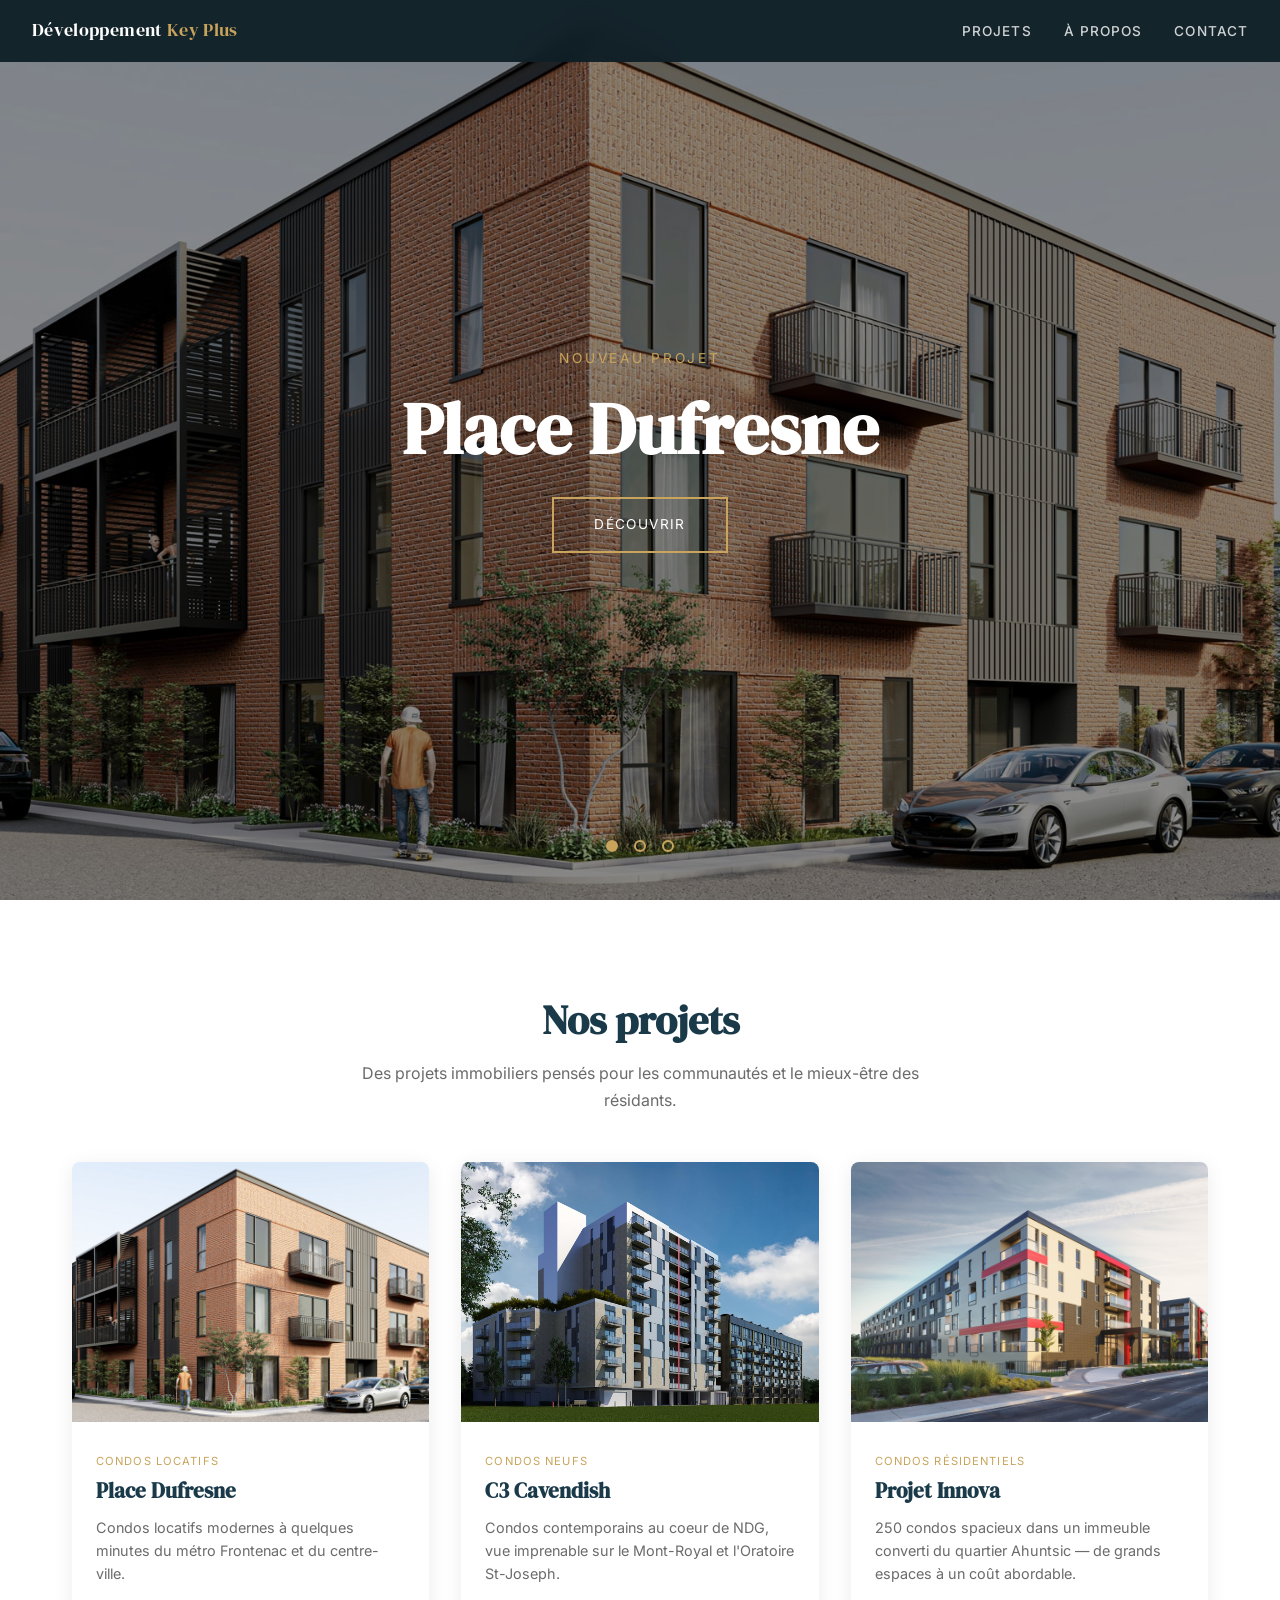
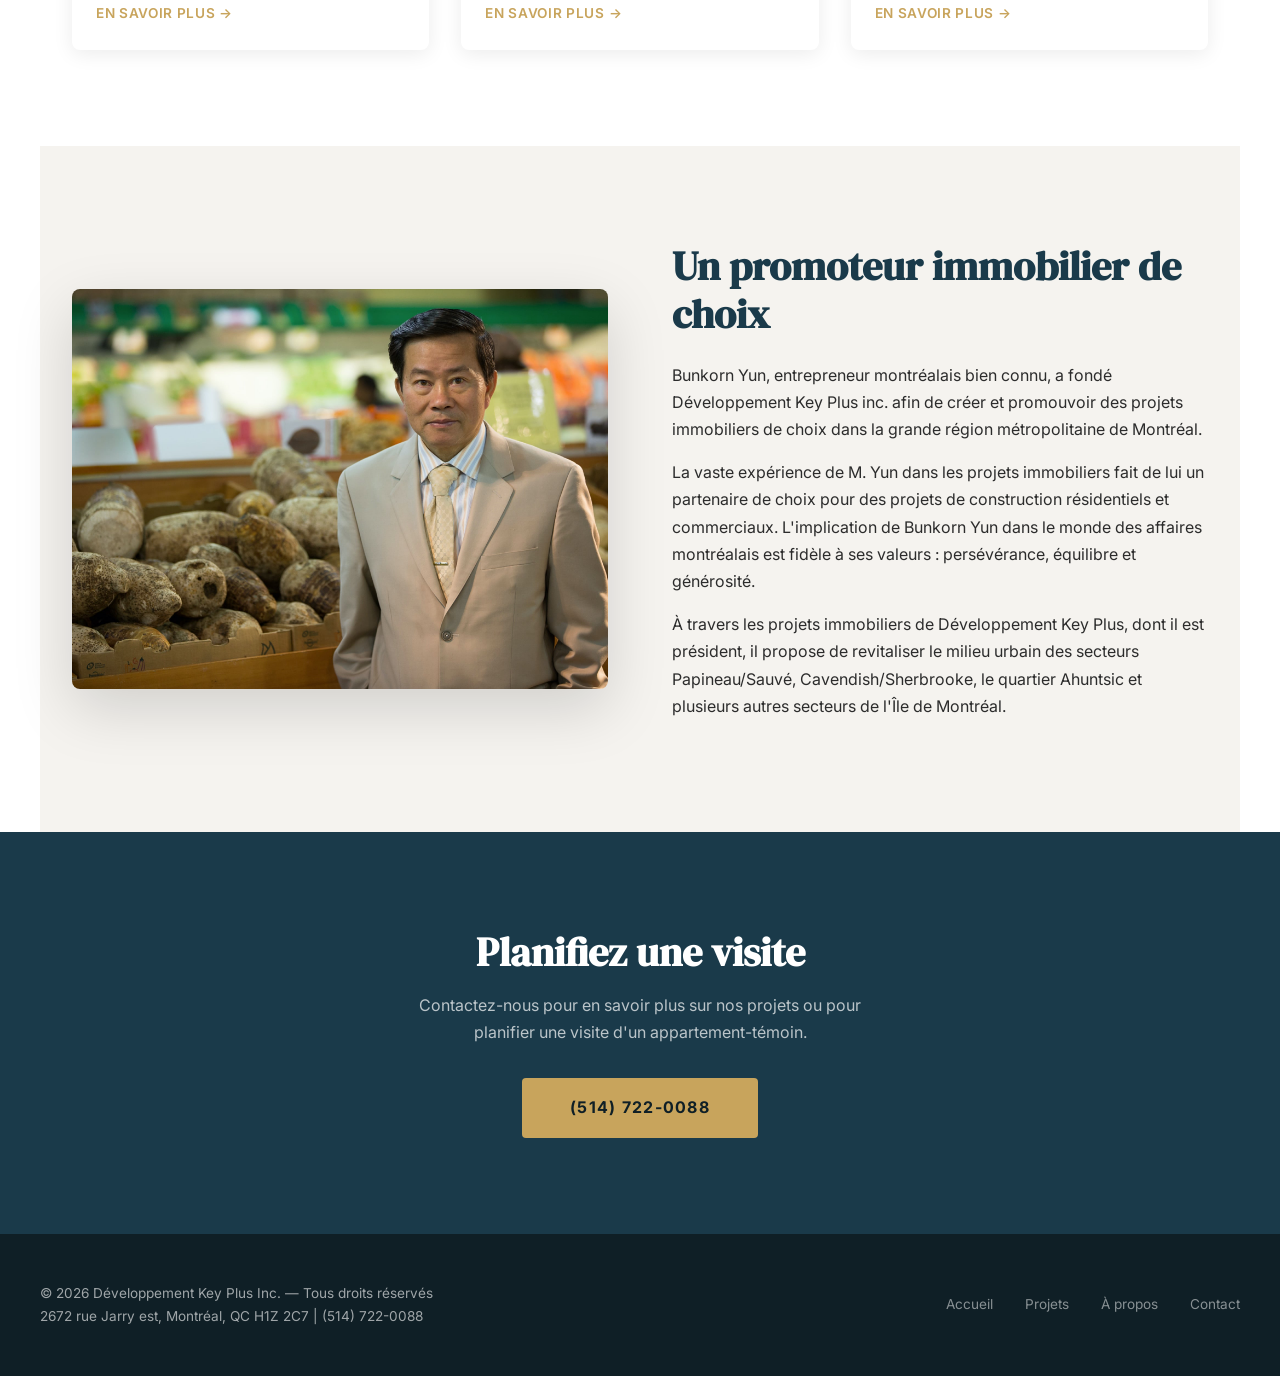
==== index.html @ 5208f1dd "Ad Astra: static site for devkeyplus.ca - dark teal + gold real estate design 4 pages: homepage, pro" ====
<!DOCTYPE html>
<html lang="fr-CA">
<head>
  <meta charset="UTF-8">
  <meta name="viewport" content="width=device-width, initial-scale=1">
  <title>Développement Key Plus Inc. | Promoteur immobilier Montréal</title>
  <meta name="description" content="Développement Key Plus Inc. — promoteur immobilier à Montréal. Projets résidentiels de qualité : condos Innova, C3 Cavendish, Place Dufresne.">
  <link rel="canonical" href="https://devkeyplus.ca/">
  <meta property="og:title" content="Développement Key Plus Inc.">
  <meta property="og:description" content="Promoteur immobilier à Montréal. Projets résidentiels de qualité dans la grande région métropolitaine.">
  <meta property="og:url" content="https://devkeyplus.ca/">
  <meta property="og:type" content="website">
  <meta property="og:locale" content="fr_CA">
  <meta property="og:image" content="https://devkeyplus.ca/assets/img/innova/hero.jpeg">
  <link rel="preconnect" href="https://fonts.googleapis.com">
  <link rel="preconnect" href="https://fonts.gstatic.com" crossorigin>
  <link href="https://fonts.googleapis.com/css2?family=DM+Serif+Display&family=Inter:wght@400;500;600;700&display=swap" rel="stylesheet">
  <link rel="stylesheet" href="assets/css/style.css">
  <script type="application/ld+json">
  {
    "@context": "https://schema.org",
    "@type": "Organization",
    "name": "Développement Key Plus Inc.",
    "url": "https://devkeyplus.ca/",
    "description": "Promoteur immobilier à Montréal spécialisé dans les projets résidentiels de qualité.",
    "address": {
      "@type": "PostalAddress",
      "streetAddress": "2672 rue Jarry est",
      "addressLocality": "Montréal",
      "addressRegion": "QC",
      "postalCode": "H1Z 2C7",
      "addressCountry": "CA"
    },
    "telephone": "+1-514-722-0088"
  }
  </script>
</head>
<body>

  <!-- NAV -->
  <nav class="nav">
    <a href="/" class="nav__logo">Développement <span>Key Plus</span></a>
    <ul class="nav__links">
      <li><a href="#projets">Projets</a></li>
      <li><a href="#apropos">À propos</a></li>
      <li><a href="#contact">Contact</a></li>
    </ul>
    <button class="nav__toggle" aria-label="Menu"><span></span><span></span><span></span></button>
  </nav>

  <!-- HERO SLIDESHOW -->
  <section class="hero">
    <div class="hero__slides">
      <div class="hero__slide active">
        <img src="assets/img/place-dufresne/hero.jpeg" alt="Place Dufresne — condos locatifs à Montréal">
        <div class="hero__content">
          <p class="hero__subtitle">Nouveau projet</p>
          <h1 class="hero__title">Place Dufresne</h1>
          <a href="projet-place-dufresne/" class="hero__btn">Découvrir</a>
        </div>
      </div>
      <div class="hero__slide">
        <img src="assets/img/c3/hero.jpeg" alt="C3 Cavendish — condos contemporains à NDG">
        <div class="hero__content">
          <p class="hero__subtitle">Condos contemporains</p>
          <h1 class="hero__title">C3 Cavendish</h1>
          <a href="projet-c3/" class="hero__btn">Découvrir</a>
        </div>
      </div>
      <div class="hero__slide">
        <img src="assets/img/innova/hero.jpeg" alt="Innova — condos familiaux à Ahuntsic">
        <div class="hero__content">
          <p class="hero__subtitle">Espaces généreux</p>
          <h1 class="hero__title">Projet Innova</h1>
          <a href="projet-innova/" class="hero__btn">Découvrir</a>
        </div>
      </div>
    </div>
    <div class="hero__nav">
      <button class="hero__dot active" aria-label="Slide 1"></button>
      <button class="hero__dot" aria-label="Slide 2"></button>
      <button class="hero__dot" aria-label="Slide 3"></button>
    </div>
  </section>

  <!-- PROJECTS -->
  <section class="section" id="projets">
    <div class="section__header">
      <h2>Nos projets</h2>
      <p>Des projets immobiliers pensés pour les communautés et le mieux-être des résidants.</p>
    </div>
    <div class="projects__grid">
      <a href="projet-place-dufresne/" class="card">
        <div class="card__img"><img src="assets/img/place-dufresne/hero.jpeg" alt="Place Dufresne"></div>
        <div class="card__body">
          <span class="card__tag">Condos locatifs</span>
          <h3 class="card__title">Place Dufresne</h3>
          <p class="card__text">Condos locatifs modernes à quelques minutes du métro Frontenac et du centre-ville.</p>
          <span class="card__link">En savoir plus →</span>
        </div>
      </a>
      <a href="projet-c3/" class="card">
        <div class="card__img"><img src="assets/img/c3/hero.jpeg" alt="C3 Cavendish"></div>
        <div class="card__body">
          <span class="card__tag">Condos neufs</span>
          <h3 class="card__title">C3 Cavendish</h3>
          <p class="card__text">Condos contemporains au coeur de NDG, vue imprenable sur le Mont-Royal et l'Oratoire St-Joseph.</p>
          <span class="card__link">En savoir plus →</span>
        </div>
      </a>
      <a href="projet-innova/" class="card">
        <div class="card__img"><img src="assets/img/innova/hero.jpeg" alt="Projet Innova"></div>
        <div class="card__body">
          <span class="card__tag">Condos résidentiels</span>
          <h3 class="card__title">Projet Innova</h3>
          <p class="card__text">250 condos spacieux dans un immeuble converti du quartier Ahuntsic — de grands espaces à un coût abordable.</p>
          <span class="card__link">En savoir plus →</span>
        </div>
      </a>
    </div>
  </section>

  <!-- ABOUT -->
  <section class="section section--light" id="apropos">
    <div class="about__grid">
      <div class="about__img">
        <img src="assets/img/portrait/bunkorn-yun.jpg" alt="Bunkorn Yun, président de Développement Key Plus Inc.">
      </div>
      <div class="about__text">
        <h2>Un promoteur immobilier de choix</h2>
        <p>Bunkorn Yun, entrepreneur montréalais bien connu, a fondé Développement Key Plus inc. afin de créer et promouvoir des projets immobiliers de choix dans la grande région métropolitaine de Montréal.</p>
        <p>La vaste expérience de M. Yun dans les projets immobiliers fait de lui un partenaire de choix pour des projets de construction résidentiels et commerciaux. L'implication de Bunkorn Yun dans le monde des affaires montréalais est fidèle à ses valeurs : persévérance, équilibre et générosité.</p>
        <p>À travers les projets immobiliers de Développement Key Plus, dont il est président, il propose de revitaliser le milieu urbain des secteurs Papineau/Sauvé, Cavendish/Sherbrooke, le quartier Ahuntsic et plusieurs autres secteurs de l'Île de Montréal.</p>
      </div>
    </div>
  </section>

  <!-- CTA -->
  <section class="cta" id="contact">
    <h2>Planifiez une visite</h2>
    <p>Contactez-nous pour en savoir plus sur nos projets ou pour planifier une visite d'un appartement-témoin.</p>
    <a href="tel:5147220088" class="cta__btn">(514) 722-0088</a>
  </section>

  <!-- FOOTER -->
  <footer class="footer">
    <div class="footer__inner">
      <div class="footer__copy">
        <p>© 2026 Développement Key Plus Inc. — Tous droits réservés</p>
        <p>2672 rue Jarry est, Montréal, QC H1Z 2C7 | (514) 722-0088</p>
      </div>
      <div class="footer__links">
        <a href="/">Accueil</a>
        <a href="#projets">Projets</a>
        <a href="#apropos">À propos</a>
        <a href="#contact">Contact</a>
      </div>
    </div>
  </footer>

  <script src="assets/js/main.js"></script>
</body>
</html>
---- assets/css/style.css ----
/* ===== RESET & BASE ===== */
*, *::before, *::after { box-sizing: border-box; margin: 0; padding: 0; }

:root {
  --clr-primary: #1a3a4a;
  --clr-accent: #c8a45c;
  --clr-dark: #0f1f26;
  --clr-light: #f5f3ef;
  --clr-white: #ffffff;
  --clr-text: #2c2c2c;
  --clr-text-light: #6b6b6b;
  --font-heading: 'DM Serif Display', Georgia, serif;
  --font-body: 'Inter', -apple-system, BlinkMacSystemFont, sans-serif;
  --max-width: 1200px;
  --section-pad: 6rem 2rem;
  --transition: 0.3s ease;
}

html { scroll-behavior: smooth; font-size: 16px; }
body {
  font-family: var(--font-body);
  color: var(--clr-text);
  line-height: 1.7;
  background: var(--clr-white);
}
img { max-width: 100%; height: auto; display: block; }
a { color: var(--clr-accent); text-decoration: none; transition: color var(--transition); }
a:hover { color: var(--clr-primary); }

/* ===== TYPOGRAPHY ===== */
h1, h2, h3, h4 { font-family: var(--font-heading); color: var(--clr-primary); line-height: 1.2; }
h1 { font-size: clamp(2.2rem, 5vw, 3.5rem); }
h2 { font-size: clamp(1.6rem, 3.5vw, 2.5rem); }
h3 { font-size: clamp(1.2rem, 2.5vw, 1.6rem); }

/* ===== NAV ===== */
.nav {
  position: fixed; top: 0; left: 0; right: 0; z-index: 1000;
  padding: 1rem 2rem;
  display: flex; align-items: center; justify-content: space-between;
  background: rgba(15, 31, 38, 0.95);
  backdrop-filter: blur(10px);
  transition: background var(--transition);
}
.nav__logo {
  font-family: var(--font-heading);
  color: var(--clr-white);
  font-size: 1.1rem;
  letter-spacing: 0.02em;
}
.nav__logo span { color: var(--clr-accent); }
.nav__links { display: flex; gap: 2rem; list-style: none; }
.nav__links a {
  color: rgba(255,255,255,0.8);
  font-size: 0.85rem;
  text-transform: uppercase;
  letter-spacing: 0.08em;
  font-weight: 500;
  transition: color var(--transition);
}
.nav__links a:hover { color: var(--clr-accent); }
.nav__toggle { display: none; background: none; border: none; cursor: pointer; }
.nav__toggle span { display: block; width: 24px; height: 2px; background: var(--clr-white); margin: 5px 0; transition: var(--transition); }

/* ===== HERO ===== */
.hero {
  position: relative;
  height: 100vh;
  min-height: 600px;
  overflow: hidden;
}
.hero__slides { position: relative; width: 100%; height: 100%; }
.hero__slide {
  position: absolute; inset: 0;
  opacity: 0;
  transition: opacity 1s ease;
}
.hero__slide.active { opacity: 1; }
.hero__slide img {
  width: 100%; height: 100%;
  object-fit: cover;
  filter: brightness(0.55);
}
.hero__content {
  position: absolute; inset: 0;
  display: flex; flex-direction: column;
  align-items: center; justify-content: center;
  text-align: center;
  padding: 2rem;
  color: var(--clr-white);
}
.hero__subtitle {
  font-size: 0.85rem;
  text-transform: uppercase;
  letter-spacing: 0.2em;
  color: var(--clr-accent);
  margin-bottom: 1rem;
}
.hero__title {
  font-family: var(--font-heading);
  font-size: clamp(2.5rem, 6vw, 4.5rem);
  color: var(--clr-white);
  margin-bottom: 1.5rem;
}
.hero__btn {
  display: inline-block;
  padding: 0.9rem 2.5rem;
  border: 2px solid var(--clr-accent);
  color: var(--clr-white);
  font-size: 0.85rem;
  text-transform: uppercase;
  letter-spacing: 0.1em;
  transition: all var(--transition);
}
.hero__btn:hover { background: var(--clr-accent); color: var(--clr-dark); }

.hero__nav {
  position: absolute; bottom: 3rem; left: 50%;
  transform: translateX(-50%);
  display: flex; gap: 1rem;
}
.hero__dot {
  width: 12px; height: 12px;
  border-radius: 50%;
  border: 2px solid var(--clr-accent);
  background: transparent;
  cursor: pointer;
  transition: background var(--transition);
}
.hero__dot.active { background: var(--clr-accent); }

/* ===== SECTION ===== */
.section { padding: var(--section-pad); max-width: var(--max-width); margin: 0 auto; }
.section--dark { background: var(--clr-dark); color: var(--clr-white); }
.section--dark h2 { color: var(--clr-accent); }
.section--light { background: var(--clr-light); }
.section__header { text-align: center; margin-bottom: 3rem; }
.section__header p { color: var(--clr-text-light); max-width: 600px; margin: 1rem auto 0; }
.section--dark .section__header p { color: rgba(255,255,255,0.6); }

/* ===== ABOUT ===== */
.about__grid {
  display: grid;
  grid-template-columns: 1fr 1fr;
  gap: 4rem;
  align-items: center;
}
.about__text h2 { margin-bottom: 1.5rem; }
.about__text p { margin-bottom: 1rem; }
.about__img { border-radius: 8px; overflow: hidden; box-shadow: 0 20px 60px rgba(0,0,0,0.15); }
.about__img img { width: 100%; height: 400px; object-fit: cover; }

/* ===== PROJECT CARDS ===== */
.projects__grid {
  display: grid;
  grid-template-columns: repeat(3, 1fr);
  gap: 2rem;
}
.card {
  background: var(--clr-white);
  border-radius: 8px;
  overflow: hidden;
  box-shadow: 0 4px 20px rgba(0,0,0,0.08);
  transition: transform var(--transition), box-shadow var(--transition);
}
.card:hover { transform: translateY(-6px); box-shadow: 0 12px 40px rgba(0,0,0,0.15); }
.card__img { height: 260px; overflow: hidden; }
.card__img img { width: 100%; height: 100%; object-fit: cover; transition: transform 0.6s ease; }
.card:hover .card__img img { transform: scale(1.05); }
.card__body { padding: 1.5rem; }
.card__tag {
  display: inline-block;
  font-size: 0.7rem;
  text-transform: uppercase;
  letter-spacing: 0.1em;
  color: var(--clr-accent);
  margin-bottom: 0.5rem;
}
.card__title { font-size: 1.3rem; margin-bottom: 0.75rem; color: var(--clr-primary); }
.card__text { color: var(--clr-text-light); font-size: 0.9rem; line-height: 1.6; }
.card__link {
  display: inline-block;
  margin-top: 1rem;
  font-size: 0.85rem;
  font-weight: 600;
  text-transform: uppercase;
  letter-spacing: 0.05em;
}

/* ===== PROJECT PAGE HERO ===== */
.page-hero {
  position: relative;
  height: 70vh;
  min-height: 450px;
  overflow: hidden;
}
.page-hero img {
  width: 100%; height: 100%;
  object-fit: cover;
  filter: brightness(0.5);
}
.page-hero__content {
  position: absolute; inset: 0;
  display: flex; flex-direction: column;
  align-items: center; justify-content: center;
  text-align: center;
  color: var(--clr-white);
  padding: 2rem;
}
.page-hero__title {
  font-family: var(--font-heading);
  font-size: clamp(2rem, 5vw, 3.5rem);
  margin-bottom: 0.5rem;
}
.page-hero__sub {
  font-size: 1rem;
  color: var(--clr-accent);
  text-transform: uppercase;
  letter-spacing: 0.15em;
}

/* ===== PROJECT DETAIL ===== */
.project-detail { padding: var(--section-pad); max-width: var(--max-width); margin: 0 auto; }
.project-detail__intro { max-width: 800px; margin: 0 auto 3rem; text-align: center; }
.project-detail__intro p { color: var(--clr-text-light); font-size: 1.1rem; }
.project-detail__grid {
  display: grid;
  grid-template-columns: 1fr 1fr;
  gap: 3rem;
  margin-bottom: 4rem;
}
.project-detail__img {
  border-radius: 8px;
  overflow: hidden;
  box-shadow: 0 10px 40px rgba(0,0,0,0.1);
}
.project-detail__img img { width: 100%; height: 100%; object-fit: cover; min-height: 300px; }
.project-detail__text h3 { margin-bottom: 1rem; }
.project-detail__text p { margin-bottom: 1rem; color: var(--clr-text-light); }

/* ===== FEATURES ===== */
.features {
  display: grid;
  grid-template-columns: repeat(auto-fit, minmax(250px, 1fr));
  gap: 1.5rem;
  margin: 2rem 0;
}
.feature {
  padding: 1.5rem;
  background: var(--clr-light);
  border-radius: 8px;
  border-left: 3px solid var(--clr-accent);
}
.feature p { font-size: 0.95rem; color: var(--clr-text); }

/* ===== GALLERY ===== */
.gallery { margin: 3rem 0; }
.gallery__grid {
  display: grid;
  grid-template-columns: repeat(auto-fit, minmax(280px, 1fr));
  gap: 1rem;
}
.gallery__item {
  border-radius: 8px;
  overflow: hidden;
  aspect-ratio: 16/10;
  cursor: pointer;
}
.gallery__item img { width: 100%; height: 100%; object-fit: cover; transition: transform 0.4s ease; }
.gallery__item:hover img { transform: scale(1.05); }

/* ===== CTA ===== */
.cta {
  text-align: center;
  padding: var(--section-pad);
  background: var(--clr-primary);
  color: var(--clr-white);
}
.cta h2 { color: var(--clr-white); margin-bottom: 1rem; }
.cta p { color: rgba(255,255,255,0.7); margin-bottom: 2rem; max-width: 500px; margin-left: auto; margin-right: auto; }
.cta__btn {
  display: inline-block;
  padding: 1rem 3rem;
  background: var(--clr-accent);
  color: var(--clr-dark);
  font-weight: 700;
  text-transform: uppercase;
  letter-spacing: 0.08em;
  border-radius: 4px;
  transition: all var(--transition);
}
.cta__btn:hover { background: #d4b06a; color: var(--clr-dark); }

/* ===== FOOTER ===== */
.footer {
  background: var(--clr-dark);
  color: rgba(255,255,255,0.6);
  padding: 3rem 2rem;
}
.footer__inner {
  max-width: var(--max-width);
  margin: 0 auto;
  display: grid;
  grid-template-columns: 1fr 1fr;
  gap: 2rem;
  align-items: center;
}
.footer__copy { font-size: 0.85rem; }
.footer__links { display: flex; gap: 2rem; justify-content: flex-end; }
.footer__links a { color: rgba(255,255,255,0.5); font-size: 0.85rem; }
.footer__links a:hover { color: var(--clr-accent); }

/* ===== RESPONSIVE ===== */
@media (max-width: 968px) {
  .projects__grid { grid-template-columns: 1fr; max-width: 500px; margin: 0 auto; }
  .about__grid { grid-template-columns: 1fr; gap: 2rem; }
  .project-detail__grid { grid-template-columns: 1fr; gap: 2rem; }
  .nav__links { display: none; }
  .nav__toggle { display: block; }
  .nav__links.open {
    display: flex; flex-direction: column;
    position: absolute; top: 100%; left: 0; right: 0;
    background: var(--clr-dark);
    padding: 1.5rem 2rem;
    gap: 1rem;
  }
  .footer__inner { grid-template-columns: 1fr; text-align: center; }
  .footer__links { justify-content: center; }
}

@media (max-width: 600px) {
  :root { --section-pad: 4rem 1.25rem; }
  .hero { min-height: 500px; }
  .page-hero { height: 50vh; min-height: 350px; }
  .features { grid-template-columns: 1fr; }
}
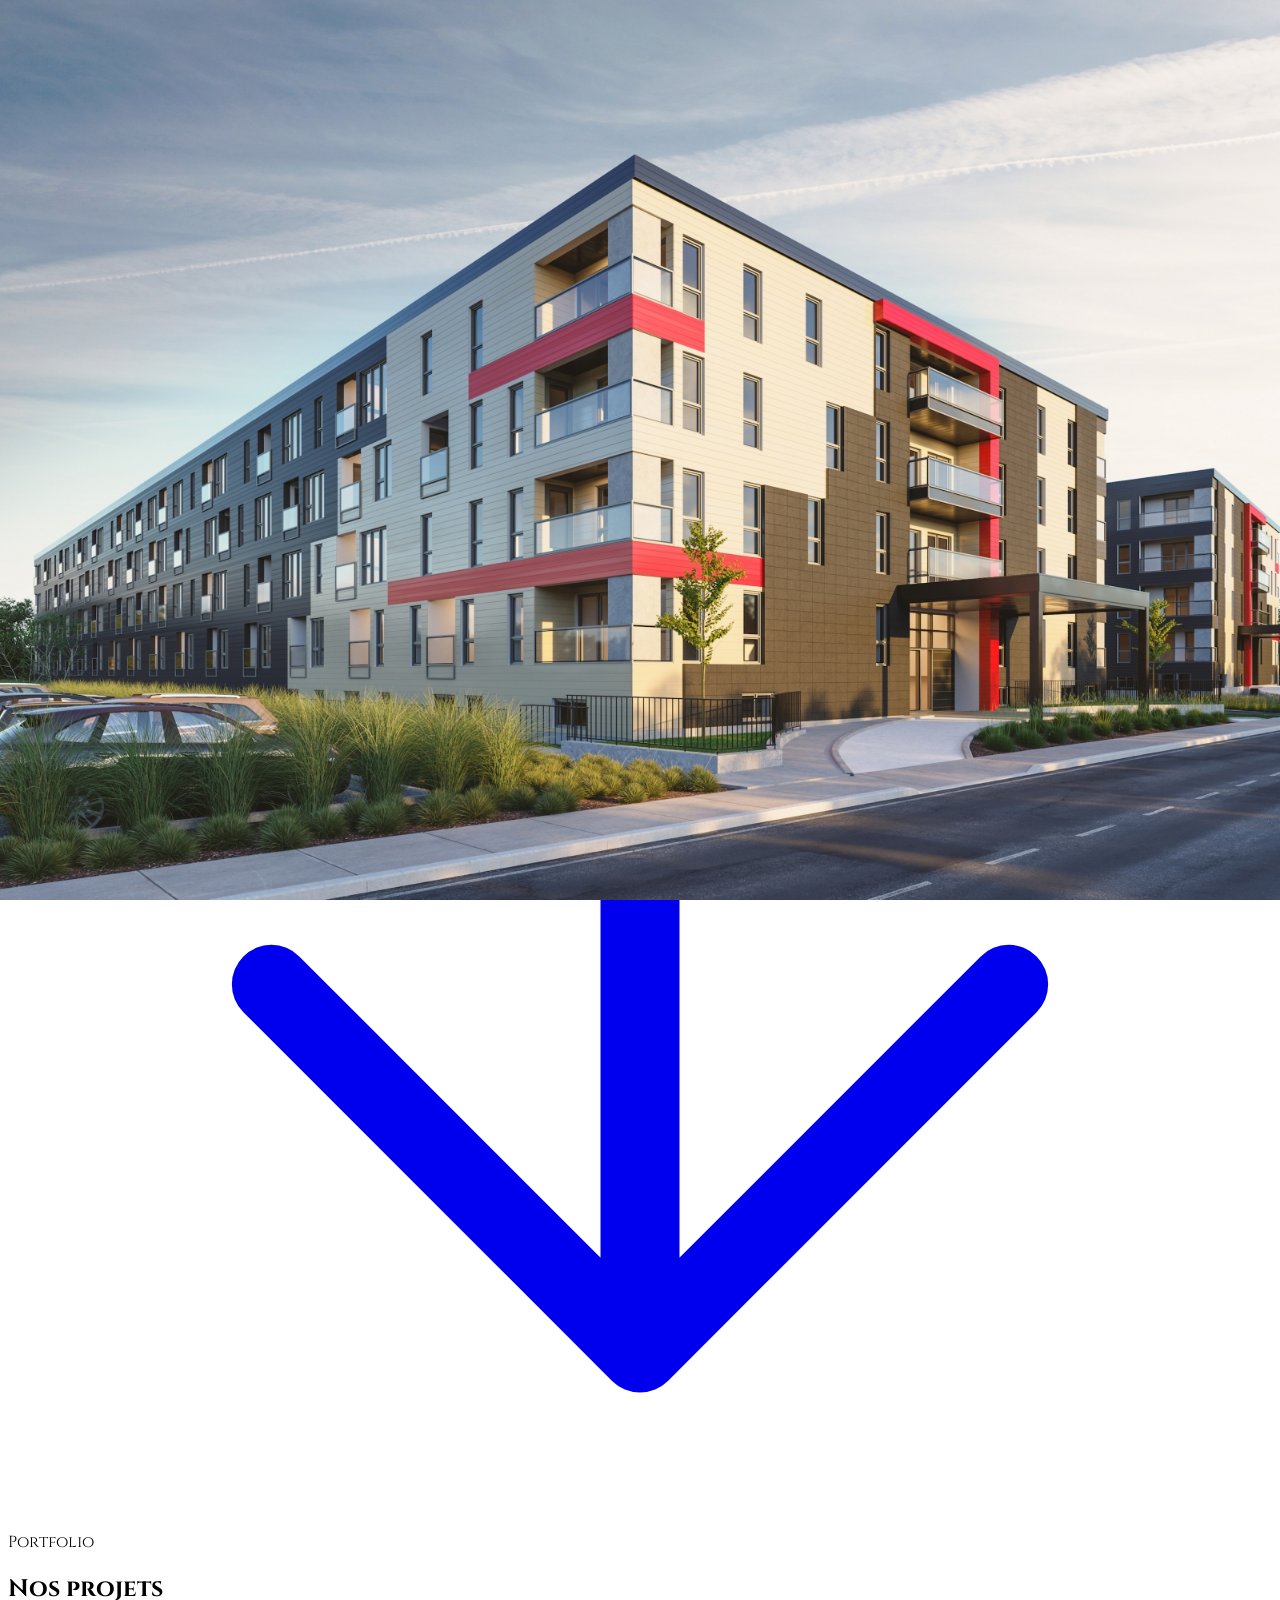
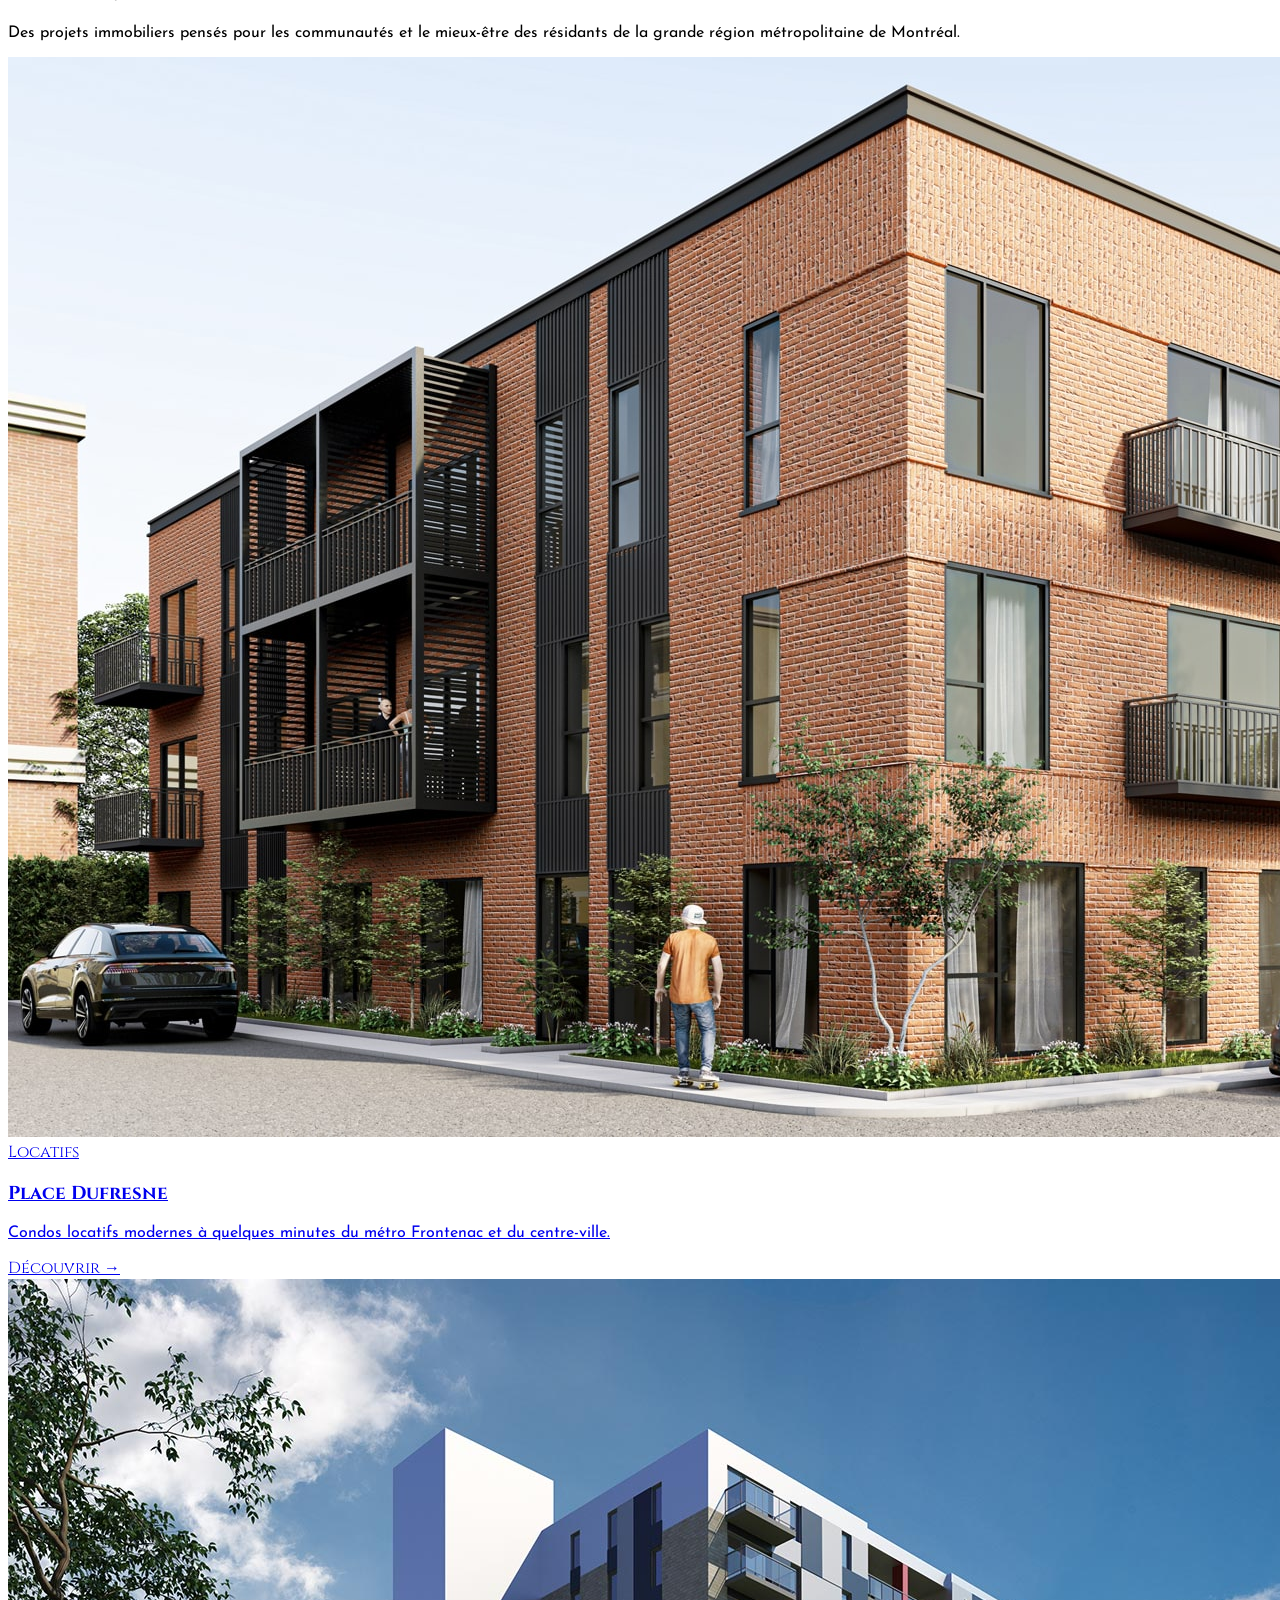
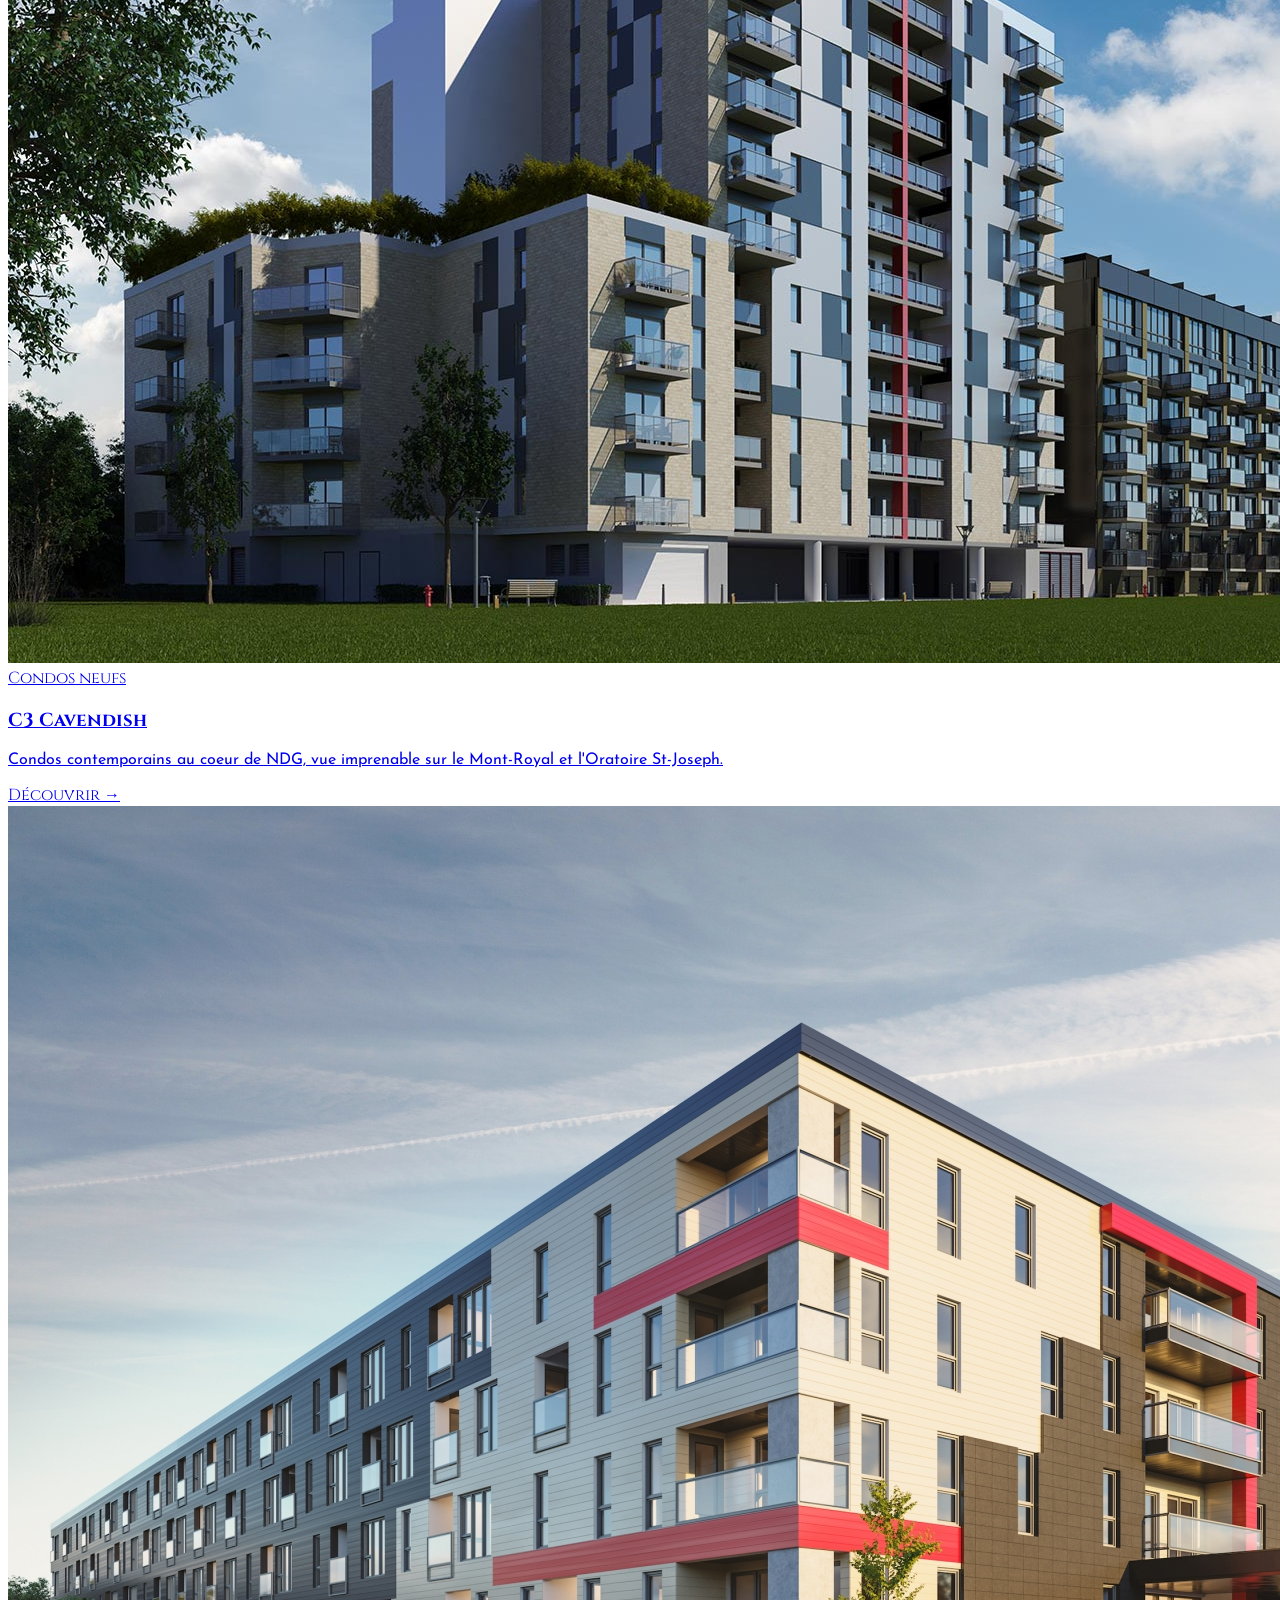
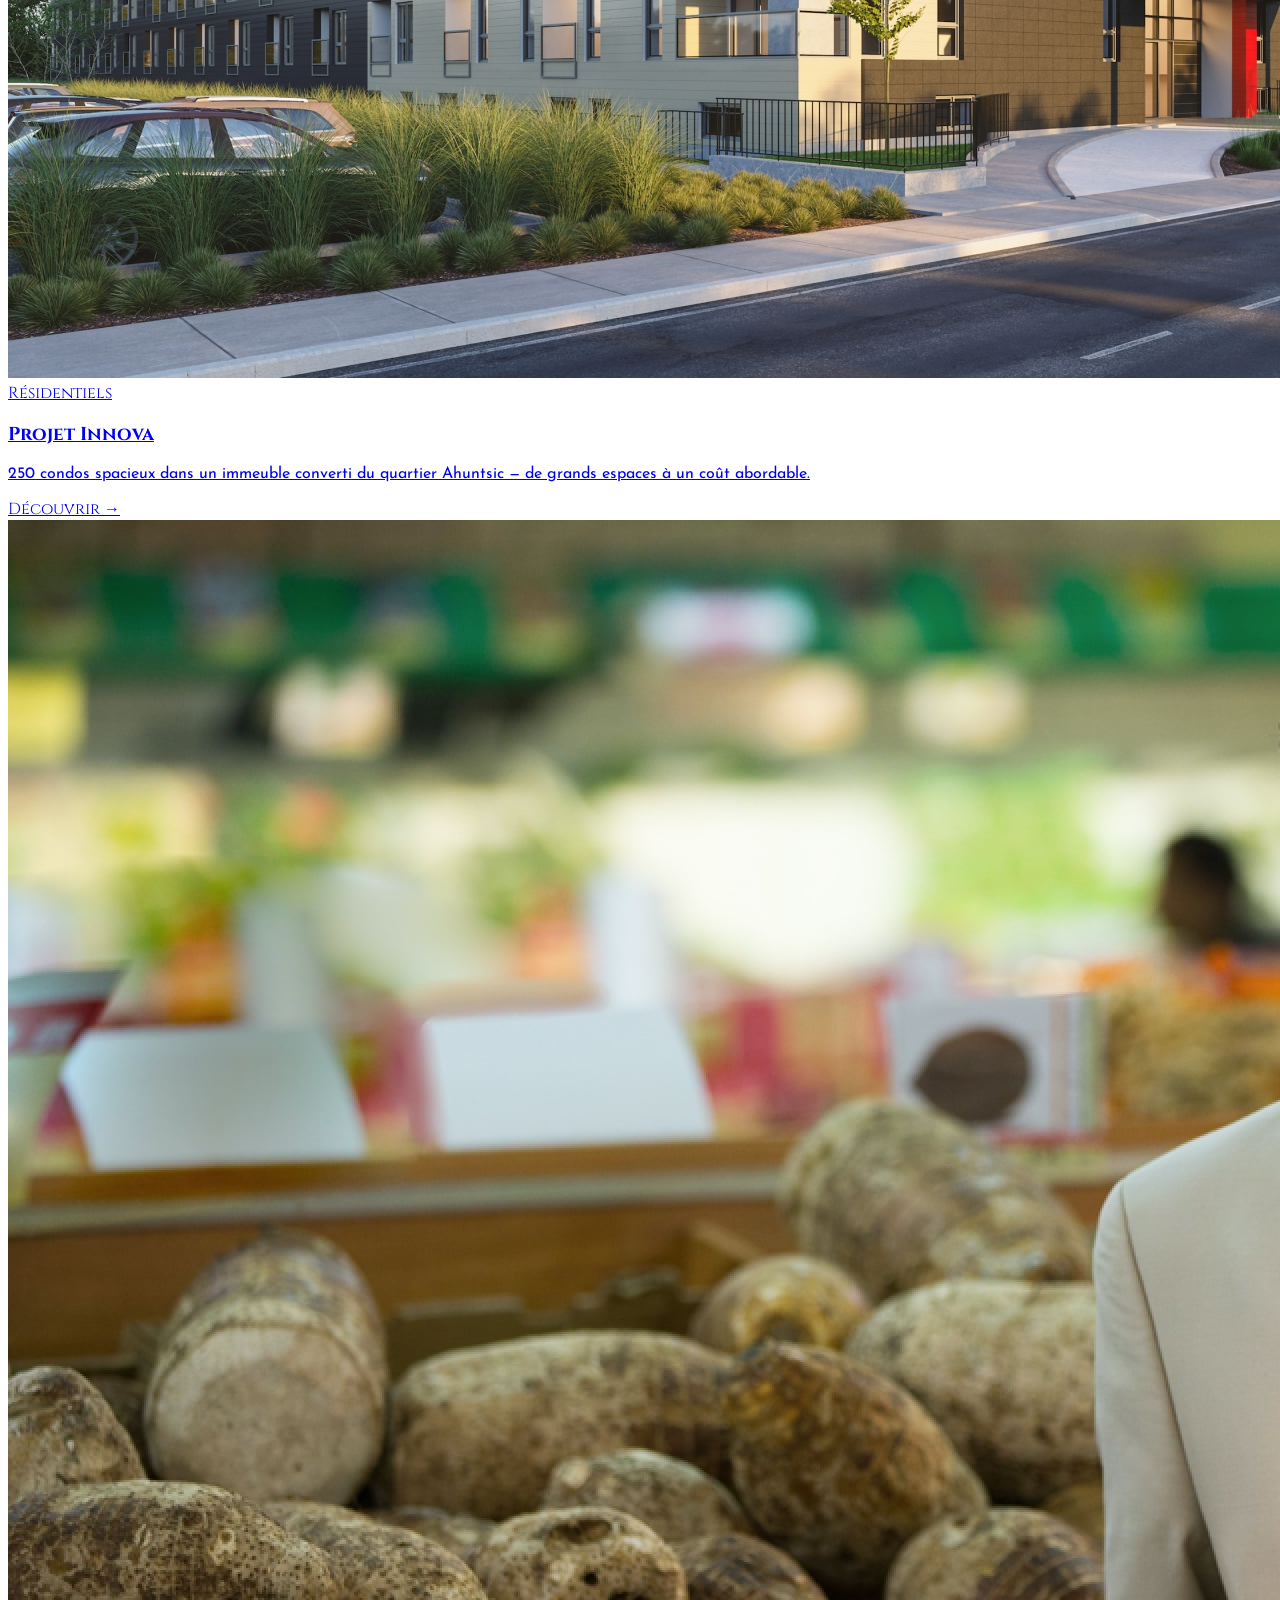
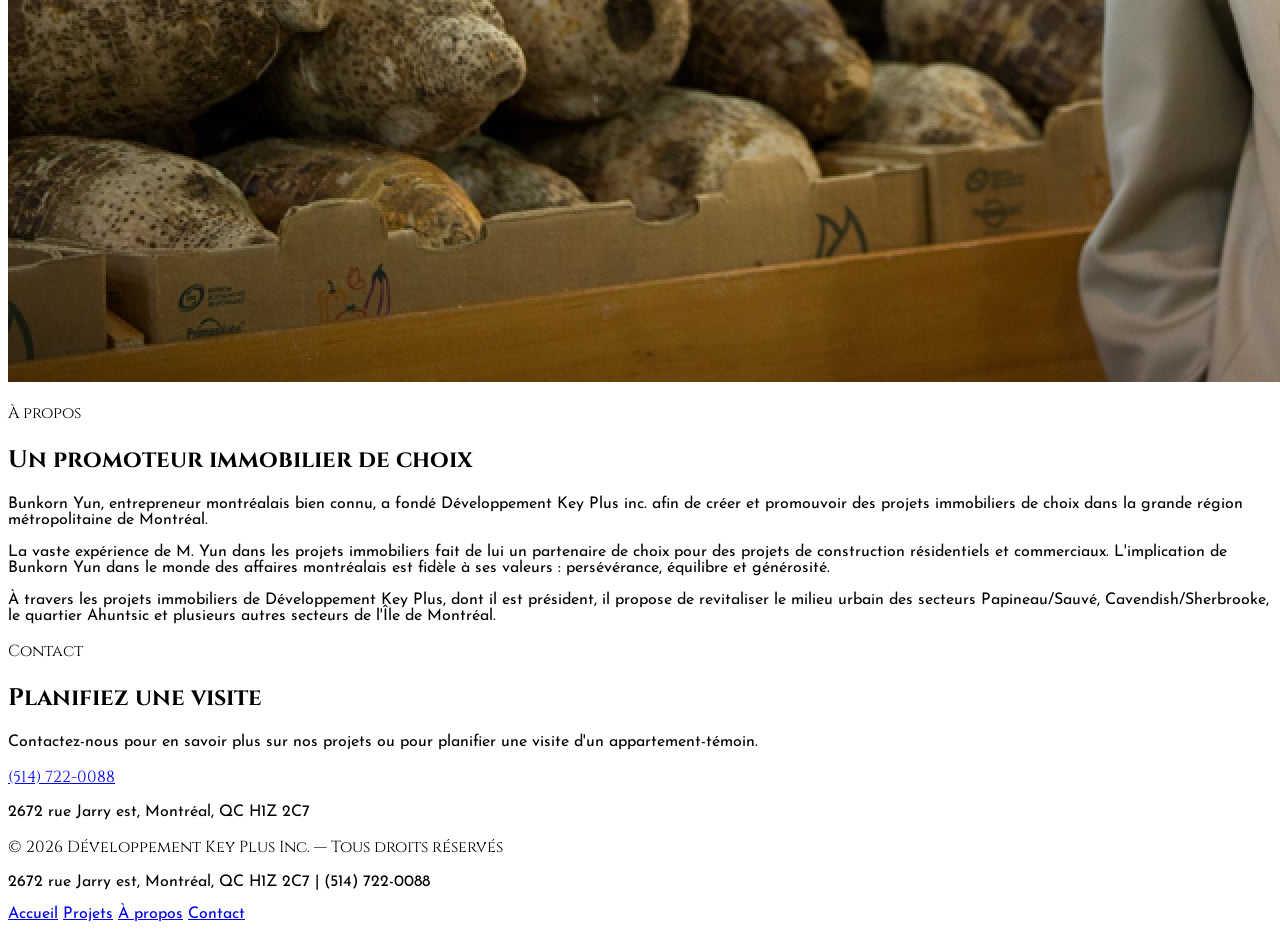
==== commit 46cba185: "Rebuild with ui-ux-pro-max design system - Typography: Cinzel (headings) + Josefin Sans (body) - Col" ====
--- a/index.html
+++ b/index.html
@@ -3,25 +3,65 @@
 <head>
   <meta charset="UTF-8">
   <meta name="viewport" content="width=device-width, initial-scale=1">
-  <title>Développement Key Plus Inc. | Promoteur immobilier Montréal</title>
-  <meta name="description" content="Développement Key Plus Inc. — promoteur immobilier à Montréal. Projets résidentiels de qualité : condos Innova, C3 Cavendish, Place Dufresne.">
-  <link rel="canonical" href="https://devkeyplus.ca/">
-  <meta property="og:title" content="Développement Key Plus Inc.">
+  <title>Bunkorn Yun | Promoteur immobilier Montréal</title>
+  <meta name="description" content="Bunkorn Yun — promoteur immobilier à Montréal. Développement Key Plus Inc. Projets résidentiels de qualité : condos Innova, C3 Cavendish, Place Dufresne.">
+  <link rel="canonical" href="https://bunkornyun.com/">
+  <meta property="og:title" content="Bunkorn Yun | Promoteur immobilier Montréal">
   <meta property="og:description" content="Promoteur immobilier à Montréal. Projets résidentiels de qualité dans la grande région métropolitaine.">
-  <meta property="og:url" content="https://devkeyplus.ca/">
+  <meta property="og:url" content="https://bunkornyun.com/">
   <meta property="og:type" content="website">
   <meta property="og:locale" content="fr_CA">
-  <meta property="og:image" content="https://devkeyplus.ca/assets/img/innova/hero.jpeg">
+  <meta property="og:image" content="https://bunkornyun.com/assets/img/innova/hero.jpeg">
   <link rel="preconnect" href="https://fonts.googleapis.com">
   <link rel="preconnect" href="https://fonts.gstatic.com" crossorigin>
-  <link href="https://fonts.googleapis.com/css2?family=DM+Serif+Display&family=Inter:wght@400;500;600;700&display=swap" rel="stylesheet">
-  <link rel="stylesheet" href="assets/css/style.css">
+  <link href="https://fonts.googleapis.com/css2?family=Cinzel:wght@400;500;600;700&family=Josefin+Sans:wght@300;400;500;600;700&display=swap" rel="stylesheet">
+  <script src="https://cdn.tailwindcss.com"></script>
+  <script>
+    tailwind.config = {
+      theme: {
+        extend: {
+          colors: {
+            teal: { 950: '#0a1f1f', 900: '#0F766E', 800: '#115E59', 700: '#0F766E', 600: '#0D9488', 500: '#14B8A6' },
+            gold: { 500: '#C8A45C', 400: '#D4B76E', 300: '#E0CA80' },
+          },
+          fontFamily: {
+            display: ['Cinzel', 'serif'],
+            body: ['Josefin Sans', 'sans-serif'],
+          }
+        }
+      }
+    }
+  </script>
+  <style>
+    html { scroll-behavior: smooth; }
+    body { font-family: 'Josefin Sans', sans-serif; }
+    .font-display { font-family: 'Cinzel', serif; }
+
+    /* Hero slideshow */
+    .hero-slide { opacity: 0; transition: opacity 1.2s ease-in-out; position: absolute; inset: 0; }
+    .hero-slide.active { opacity: 1; }
+    .hero-slide img { width: 100%; height: 100%; object-fit: cover; }
+
+    /* Gallery lightbox */
+    .lightbox { display: none; position: fixed; inset: 0; z-index: 100; background: rgba(0,0,0,0.92); align-items: center; justify-content: center; cursor: pointer; }
+    .lightbox.open { display: flex; }
+    .lightbox img { max-width: 90vw; max-height: 90vh; object-fit: contain; border-radius: 4px; }
+
+    /* Mobile menu */
+    .mobile-menu { max-height: 0; overflow: hidden; transition: max-height 0.3s ease-out; }
+    .mobile-menu.open { max-height: 300px; }
+
+    @media (prefers-reduced-motion: reduce) {
+      .hero-slide { transition: none; }
+      * { animation-duration: 0.01ms !important; transition-duration: 0.01ms !important; }
+    }
+  </style>
   <script type="application/ld+json">
   {
     "@context": "https://schema.org",
     "@type": "Organization",
     "name": "Développement Key Plus Inc.",
-    "url": "https://devkeyplus.ca/",
+    "url": "https://bunkornyun.com/",
     "description": "Promoteur immobilier à Montréal spécialisé dans les projets résidentiels de qualité.",
     "address": {
       "@type": "PostalAddress",
@@ -35,129 +75,222 @@
   }
   </script>
 </head>
-<body>
+<body class="bg-teal-950 text-white antialiased">
 
   <!-- NAV -->
-  <nav class="nav">
-    <a href="/" class="nav__logo">Développement <span>Key Plus</span></a>
-    <ul class="nav__links">
-      <li><a href="#projets">Projets</a></li>
-      <li><a href="#apropos">À propos</a></li>
-      <li><a href="#contact">Contact</a></li>
-    </ul>
-    <button class="nav__toggle" aria-label="Menu"><span></span><span></span><span></span></button>
+  <nav class="fixed top-0 left-0 right-0 z-50 bg-teal-950/90 backdrop-blur-md border-b border-white/5">
+    <div class="max-w-7xl mx-auto px-4 sm:px-6 lg:px-8">
+      <div class="flex items-center justify-between h-16">
+        <a href="/" class="font-display text-lg tracking-widest text-gold-500 hover:text-gold-300 transition-colors">BUNKORN YUN</a>
+        <div class="hidden md:flex items-center gap-8">
+          <a href="#projets" class="text-sm font-light tracking-wide text-white/70 hover:text-white transition-colors">Projets</a>
+          <a href="#apropos" class="text-sm font-light tracking-wide text-white/70 hover:text-white transition-colors">À propos</a>
+          <a href="#contact" class="text-sm font-light tracking-wide text-white/70 hover:text-white transition-colors">Contact</a>
+          <a href="tel:5147220088" class="text-sm font-semibold tracking-wide bg-gold-500 text-teal-950 px-5 py-2 hover:bg-gold-400 transition-colors">(514) 722-0088</a>
+        </div>
+        <button id="menu-toggle" class="md:hidden text-white/70 hover:text-white cursor-pointer" aria-label="Menu">
+          <svg class="w-6 h-6" fill="none" stroke="currentColor" viewBox="0 0 24 24"><path stroke-linecap="round" stroke-linejoin="round" stroke-width="1.5" d="M4 6h16M4 12h16M4 18h16"/></svg>
+        </button>
+      </div>
+      <div id="mobile-menu" class="mobile-menu md:hidden">
+        <div class="py-4 space-y-3 border-t border-white/5">
+          <a href="#projets" class="block text-sm font-light tracking-wide text-white/70 hover:text-white transition-colors">Projets</a>
+          <a href="#apropos" class="block text-sm font-light tracking-wide text-white/70 hover:text-white transition-colors">À propos</a>
+          <a href="#contact" class="block text-sm font-light tracking-wide text-white/70 hover:text-white transition-colors">Contact</a>
+          <a href="tel:5147220088" class="inline-block text-sm font-semibold tracking-wide bg-gold-500 text-teal-950 px-5 py-2 hover:bg-gold-400 transition-colors">(514) 722-0088</a>
+        </div>
+      </div>
+    </div>
   </nav>
 
   <!-- HERO SLIDESHOW -->
-  <section class="hero">
-    <div class="hero__slides">
-      <div class="hero__slide active">
+  <section class="relative h-screen overflow-hidden">
+    <div class="absolute inset-0">
+      <div class="hero-slide active">
+        <img src="assets/img/innova/hero.jpeg" alt="Projet Innova — condos familiaux à Ahuntsic">
+        <div class="absolute inset-0 bg-gradient-to-t from-teal-950 via-teal-950/40 to-transparent"></div>
+      </div>
+      <div class="hero-slide">
+        <img src="assets/img/c3/hero.jpeg" alt="C3 Cavendish — condos contemporains à NDG">
+        <div class="absolute inset-0 bg-gradient-to-t from-teal-950 via-teal-950/40 to-transparent"></div>
+      </div>
+      <div class="hero-slide">
         <img src="assets/img/place-dufresne/hero.jpeg" alt="Place Dufresne — condos locatifs à Montréal">
-        <div class="hero__content">
-          <p class="hero__subtitle">Nouveau projet</p>
-          <h1 class="hero__title">Place Dufresne</h1>
-          <a href="projet-place-dufresne/" class="hero__btn">Découvrir</a>
-        </div>
-      </div>
-      <div class="hero__slide">
-        <img src="assets/img/c3/hero.jpeg" alt="C3 Cavendish — condos contemporains à NDG">
-        <div class="hero__content">
-          <p class="hero__subtitle">Condos contemporains</p>
-          <h1 class="hero__title">C3 Cavendish</h1>
-          <a href="projet-c3/" class="hero__btn">Découvrir</a>
-        </div>
-      </div>
-      <div class="hero__slide">
-        <img src="assets/img/innova/hero.jpeg" alt="Innova — condos familiaux à Ahuntsic">
-        <div class="hero__content">
-          <p class="hero__subtitle">Espaces généreux</p>
-          <h1 class="hero__title">Projet Innova</h1>
-          <a href="projet-innova/" class="hero__btn">Découvrir</a>
-        </div>
-      </div>
-    </div>
-    <div class="hero__nav">
-      <button class="hero__dot active" aria-label="Slide 1"></button>
-      <button class="hero__dot" aria-label="Slide 2"></button>
-      <button class="hero__dot" aria-label="Slide 3"></button>
+        <div class="absolute inset-0 bg-gradient-to-t from-teal-950 via-teal-950/40 to-transparent"></div>
+      </div>
+    </div>
+    <div class="relative z-10 flex flex-col items-center justify-center h-full text-center px-4">
+      <p class="font-display text-gold-500 text-sm tracking-[0.3em] uppercase mb-4">Développement Key Plus Inc.</p>
+      <h1 class="font-display text-4xl sm:text-5xl md:text-6xl lg:text-7xl text-white leading-tight mb-6">
+        Bunkorn Yun
+      </h1>
+      <p class="font-light text-lg sm:text-xl text-white/80 max-w-2xl mb-10 tracking-wide">
+        Promoteur immobilier montréalais — des projets résidentiels de qualité pour les communautés d'aujourd'hui
+      </p>
+      <div class="flex gap-4">
+        <a href="#projets" class="font-display text-sm tracking-widest bg-gold-500 text-teal-950 px-8 py-3 hover:bg-gold-400 transition-colors">Nos projets</a>
+        <a href="#contact" class="font-display text-sm tracking-widest border border-white/30 text-white px-8 py-3 hover:bg-white/10 transition-colors">Contact</a>
+      </div>
+    </div>
+    <!-- Slide indicators -->
+    <div class="absolute bottom-8 left-1/2 -translate-x-1/2 z-10 flex gap-3">
+      <button class="hero-dot w-2 h-2 rounded-full bg-white/40 cursor-pointer transition-colors active" aria-label="Slide 1"></button>
+      <button class="hero-dot w-2 h-2 rounded-full bg-white/40 cursor-pointer transition-colors" aria-label="Slide 2"></button>
+      <button class="hero-dot w-2 h-2 rounded-full bg-white/40 cursor-pointer transition-colors" aria-label="Slide 3"></button>
+    </div>
+    <!-- Scroll hint -->
+    <div class="absolute bottom-8 right-8 z-10 hidden md:block">
+      <a href="#projets" class="text-white/30 hover:text-white/60 transition-colors">
+        <svg class="w-5 h-5 animate-bounce" fill="none" stroke="currentColor" viewBox="0 0 24 24"><path stroke-linecap="round" stroke-linejoin="round" stroke-width="1.5" d="M19 14l-7 7m0 0l-7-7m7 7V3"/></svg>
+      </a>
     </div>
   </section>
 
   <!-- PROJECTS -->
-  <section class="section" id="projets">
-    <div class="section__header">
-      <h2>Nos projets</h2>
-      <p>Des projets immobiliers pensés pour les communautés et le mieux-être des résidants.</p>
-    </div>
-    <div class="projects__grid">
-      <a href="projet-place-dufresne/" class="card">
-        <div class="card__img"><img src="assets/img/place-dufresne/hero.jpeg" alt="Place Dufresne"></div>
-        <div class="card__body">
-          <span class="card__tag">Condos locatifs</span>
-          <h3 class="card__title">Place Dufresne</h3>
-          <p class="card__text">Condos locatifs modernes à quelques minutes du métro Frontenac et du centre-ville.</p>
-          <span class="card__link">En savoir plus →</span>
-        </div>
-      </a>
-      <a href="projet-c3/" class="card">
-        <div class="card__img"><img src="assets/img/c3/hero.jpeg" alt="C3 Cavendish"></div>
-        <div class="card__body">
-          <span class="card__tag">Condos neufs</span>
-          <h3 class="card__title">C3 Cavendish</h3>
-          <p class="card__text">Condos contemporains au coeur de NDG, vue imprenable sur le Mont-Royal et l'Oratoire St-Joseph.</p>
-          <span class="card__link">En savoir plus →</span>
-        </div>
-      </a>
-      <a href="projet-innova/" class="card">
-        <div class="card__img"><img src="assets/img/innova/hero.jpeg" alt="Projet Innova"></div>
-        <div class="card__body">
-          <span class="card__tag">Condos résidentiels</span>
-          <h3 class="card__title">Projet Innova</h3>
-          <p class="card__text">250 condos spacieux dans un immeuble converti du quartier Ahuntsic — de grands espaces à un coût abordable.</p>
-          <span class="card__link">En savoir plus →</span>
-        </div>
-      </a>
+  <section id="projets" class="py-24 px-4 sm:px-6 lg:px-8">
+    <div class="max-w-7xl mx-auto">
+      <div class="text-center mb-16">
+        <p class="font-display text-gold-500 text-xs tracking-[0.3em] uppercase mb-3">Portfolio</p>
+        <h2 class="font-display text-3xl sm:text-4xl text-white mb-4">Nos projets</h2>
+        <p class="font-light text-white/60 max-w-2xl mx-auto">Des projets immobiliers pensés pour les communautés et le mieux-être des résidants de la grande région métropolitaine de Montréal.</p>
+      </div>
+      <div class="grid md:grid-cols-3 gap-6 lg:gap-8">
+        <!-- Place Dufresne -->
+        <a href="projet-place-dufresne/" class="group bg-white/[0.03] border border-white/5 overflow-hidden hover:border-gold-500/30 hover:shadow-2xl transition-all duration-300">
+          <div class="relative overflow-hidden aspect-[4/3]">
+            <img src="assets/img/place-dufresne/hero.jpeg" alt="Place Dufresne" class="w-full h-full object-cover group-hover:scale-105 transition-transform duration-500" loading="lazy">
+            <div class="absolute top-4 left-4">
+              <span class="font-display text-[10px] tracking-widest uppercase bg-gold-500 text-teal-950 px-3 py-1">Locatifs</span>
+            </div>
+          </div>
+          <div class="p-6">
+            <h3 class="font-display text-xl text-white mb-2 group-hover:text-gold-500 transition-colors">Place Dufresne</h3>
+            <p class="font-light text-sm text-white/50 leading-relaxed mb-4">Condos locatifs modernes à quelques minutes du métro Frontenac et du centre-ville.</p>
+            <span class="font-display text-xs tracking-widest text-gold-500 group-hover:text-gold-300 transition-colors">Découvrir →</span>
+          </div>
+        </a>
+        <!-- C3 Cavendish -->
+        <a href="projet-c3/" class="group bg-white/[0.03] border border-white/5 overflow-hidden hover:border-gold-500/30 hover:shadow-2xl transition-all duration-300">
+          <div class="relative overflow-hidden aspect-[4/3]">
+            <img src="assets/img/c3/hero.jpeg" alt="C3 Cavendish" class="w-full h-full object-cover group-hover:scale-105 transition-transform duration-500" loading="lazy">
+            <div class="absolute top-4 left-4">
+              <span class="font-display text-[10px] tracking-widest uppercase bg-gold-500 text-teal-950 px-3 py-1">Condos neufs</span>
+            </div>
+          </div>
+          <div class="p-6">
+            <h3 class="font-display text-xl text-white mb-2 group-hover:text-gold-500 transition-colors">C3 Cavendish</h3>
+            <p class="font-light text-sm text-white/50 leading-relaxed mb-4">Condos contemporains au coeur de NDG, vue imprenable sur le Mont-Royal et l'Oratoire St-Joseph.</p>
+            <span class="font-display text-xs tracking-widest text-gold-500 group-hover:text-gold-300 transition-colors">Découvrir →</span>
+          </div>
+        </a>
+        <!-- Innova -->
+        <a href="projet-innova/" class="group bg-white/[0.03] border border-white/5 overflow-hidden hover:border-gold-500/30 hover:shadow-2xl transition-all duration-300">
+          <div class="relative overflow-hidden aspect-[4/3]">
+            <img src="assets/img/innova/hero.jpeg" alt="Projet Innova" class="w-full h-full object-cover group-hover:scale-105 transition-transform duration-500" loading="lazy">
+            <div class="absolute top-4 left-4">
+              <span class="font-display text-[10px] tracking-widest uppercase bg-gold-500 text-teal-950 px-3 py-1">Résidentiels</span>
+            </div>
+          </div>
+          <div class="p-6">
+            <h3 class="font-display text-xl text-white mb-2 group-hover:text-gold-500 transition-colors">Projet Innova</h3>
+            <p class="font-light text-sm text-white/50 leading-relaxed mb-4">250 condos spacieux dans un immeuble converti du quartier Ahuntsic — de grands espaces à un coût abordable.</p>
+            <span class="font-display text-xs tracking-widest text-gold-500 group-hover:text-gold-300 transition-colors">Découvrir →</span>
+          </div>
+        </a>
+      </div>
     </div>
   </section>
 
   <!-- ABOUT -->
-  <section class="section section--light" id="apropos">
-    <div class="about__grid">
-      <div class="about__img">
-        <img src="assets/img/portrait/bunkorn-yun.jpg" alt="Bunkorn Yun, président de Développement Key Plus Inc.">
-      </div>
-      <div class="about__text">
-        <h2>Un promoteur immobilier de choix</h2>
-        <p>Bunkorn Yun, entrepreneur montréalais bien connu, a fondé Développement Key Plus inc. afin de créer et promouvoir des projets immobiliers de choix dans la grande région métropolitaine de Montréal.</p>
-        <p>La vaste expérience de M. Yun dans les projets immobiliers fait de lui un partenaire de choix pour des projets de construction résidentiels et commerciaux. L'implication de Bunkorn Yun dans le monde des affaires montréalais est fidèle à ses valeurs : persévérance, équilibre et générosité.</p>
-        <p>À travers les projets immobiliers de Développement Key Plus, dont il est président, il propose de revitaliser le milieu urbain des secteurs Papineau/Sauvé, Cavendish/Sherbrooke, le quartier Ahuntsic et plusieurs autres secteurs de l'Île de Montréal.</p>
+  <section id="apropos" class="py-24 px-4 sm:px-6 lg:px-8 bg-white/[0.02]">
+    <div class="max-w-7xl mx-auto">
+      <div class="grid md:grid-cols-2 gap-12 lg:gap-16 items-center">
+        <div class="relative">
+          <div class="absolute -inset-4 bg-gradient-to-br from-gold-500/10 to-teal-700/10 blur-2xl"></div>
+          <img src="assets/img/portrait/bunkorn-yun.jpg" alt="Bunkorn Yun, président de Développement Key Plus Inc." class="relative w-full max-w-md mx-auto shadow-2xl" loading="lazy">
+        </div>
+        <div>
+          <p class="font-display text-gold-500 text-xs tracking-[0.3em] uppercase mb-3">À propos</p>
+          <h2 class="font-display text-3xl sm:text-4xl text-white mb-6">Un promoteur immobilier de choix</h2>
+          <div class="space-y-4 font-light text-white/70 leading-relaxed">
+            <p>Bunkorn Yun, entrepreneur montréalais bien connu, a fondé Développement Key Plus inc. afin de créer et promouvoir des projets immobiliers de choix dans la grande région métropolitaine de Montréal.</p>
+            <p>La vaste expérience de M. Yun dans les projets immobiliers fait de lui un partenaire de choix pour des projets de construction résidentiels et commerciaux. L'implication de Bunkorn Yun dans le monde des affaires montréalais est fidèle à ses valeurs : persévérance, équilibre et générosité.</p>
+            <p>À travers les projets immobiliers de Développement Key Plus, dont il est président, il propose de revitaliser le milieu urbain des secteurs Papineau/Sauvé, Cavendish/Sherbrooke, le quartier Ahuntsic et plusieurs autres secteurs de l'Île de Montréal.</p>
+          </div>
+        </div>
       </div>
     </div>
   </section>
 
   <!-- CTA -->
-  <section class="cta" id="contact">
-    <h2>Planifiez une visite</h2>
-    <p>Contactez-nous pour en savoir plus sur nos projets ou pour planifier une visite d'un appartement-témoin.</p>
-    <a href="tel:5147220088" class="cta__btn">(514) 722-0088</a>
+  <section id="contact" class="py-24 px-4 sm:px-6 lg:px-8">
+    <div class="max-w-3xl mx-auto text-center">
+      <p class="font-display text-gold-500 text-xs tracking-[0.3em] uppercase mb-3">Contact</p>
+      <h2 class="font-display text-3xl sm:text-4xl text-white mb-4">Planifiez une visite</h2>
+      <p class="font-light text-white/60 mb-8">Contactez-nous pour en savoir plus sur nos projets ou pour planifier une visite d'un appartement-témoin.</p>
+      <a href="tel:5147220088" class="inline-block font-display text-sm tracking-widest bg-gold-500 text-teal-950 px-10 py-4 hover:bg-gold-400 transition-colors">(514) 722-0088</a>
+      <p class="font-light text-sm text-white/40 mt-6">2672 rue Jarry est, Montréal, QC H1Z 2C7</p>
+    </div>
   </section>
 
   <!-- FOOTER -->
-  <footer class="footer">
-    <div class="footer__inner">
-      <div class="footer__copy">
-        <p>© 2026 Développement Key Plus Inc. — Tous droits réservés</p>
-        <p>2672 rue Jarry est, Montréal, QC H1Z 2C7 | (514) 722-0088</p>
-      </div>
-      <div class="footer__links">
-        <a href="/">Accueil</a>
-        <a href="#projets">Projets</a>
-        <a href="#apropos">À propos</a>
-        <a href="#contact">Contact</a>
+  <footer class="border-t border-white/5 py-12 px-4 sm:px-6 lg:px-8">
+    <div class="max-w-7xl mx-auto flex flex-col md:flex-row items-center justify-between gap-6">
+      <div class="text-center md:text-left">
+        <p class="font-display text-xs tracking-widest text-white/30">&copy; 2026 Développement Key Plus Inc. — Tous droits réservés</p>
+        <p class="font-light text-xs text-white/20 mt-1">2672 rue Jarry est, Montréal, QC H1Z 2C7 | (514) 722-0088</p>
+      </div>
+      <div class="flex gap-8">
+        <a href="/" class="font-light text-xs text-white/30 hover:text-white/60 transition-colors">Accueil</a>
+        <a href="#projets" class="font-light text-xs text-white/30 hover:text-white/60 transition-colors">Projets</a>
+        <a href="#apropos" class="font-light text-xs text-white/30 hover:text-white/60 transition-colors">À propos</a>
+        <a href="#contact" class="font-light text-xs text-white/30 hover:text-white/60 transition-colors">Contact</a>
       </div>
     </div>
   </footer>
 
-  <script src="assets/js/main.js"></script>
+  <!-- LIGHTBOX -->
+  <div id="lightbox" class="lightbox" role="dialog" aria-label="Image agrandie">
+    <img id="lightbox-img" src="" alt="">
+  </div>
+
+  <script>
+    // Mobile menu toggle
+    const menuToggle = document.getElementById('menu-toggle');
+    const mobileMenu = document.getElementById('mobile-menu');
+    menuToggle.addEventListener('click', () => mobileMenu.classList.toggle('open'));
+    mobileMenu.querySelectorAll('a').forEach(a => a.addEventListener('click', () => mobileMenu.classList.remove('open')));
+
+    // Hero slideshow
+    const slides = document.querySelectorAll('.hero-slide');
+    const dots = document.querySelectorAll('.hero-dot');
+    let current = 0;
+    function showSlide(i) {
+      slides[current].classList.remove('active');
+      dots[current].classList.remove('bg-white');
+      dots[current].classList.add('bg-white/40');
+      current = i;
+      slides[current].classList.add('active');
+      dots[current].classList.remove('bg-white/40');
+      dots[current].classList.add('bg-white');
+    }
+    dots.forEach((dot, i) => dot.addEventListener('click', () => showSlide(i)));
+    setInterval(() => showSlide((current + 1) % slides.length), 6000);
+
+    // Lightbox
+    document.querySelectorAll('.gallery-item').forEach(img => {
+      img.addEventListener('click', () => {
+        document.getElementById('lightbox-img').src = img.src;
+        document.getElementById('lightbox-img').alt = img.alt;
+        document.getElementById('lightbox').classList.add('open');
+      });
+    });
+    document.getElementById('lightbox').addEventListener('click', (e) => {
+      if (e.target === e.currentTarget) e.currentTarget.classList.remove('open');
+    });
+    document.addEventListener('keydown', (e) => {
+      if (e.key === 'Escape') document.getElementById('lightbox').classList.remove('open');
+    });
+  </script>
 </body>
 </html>
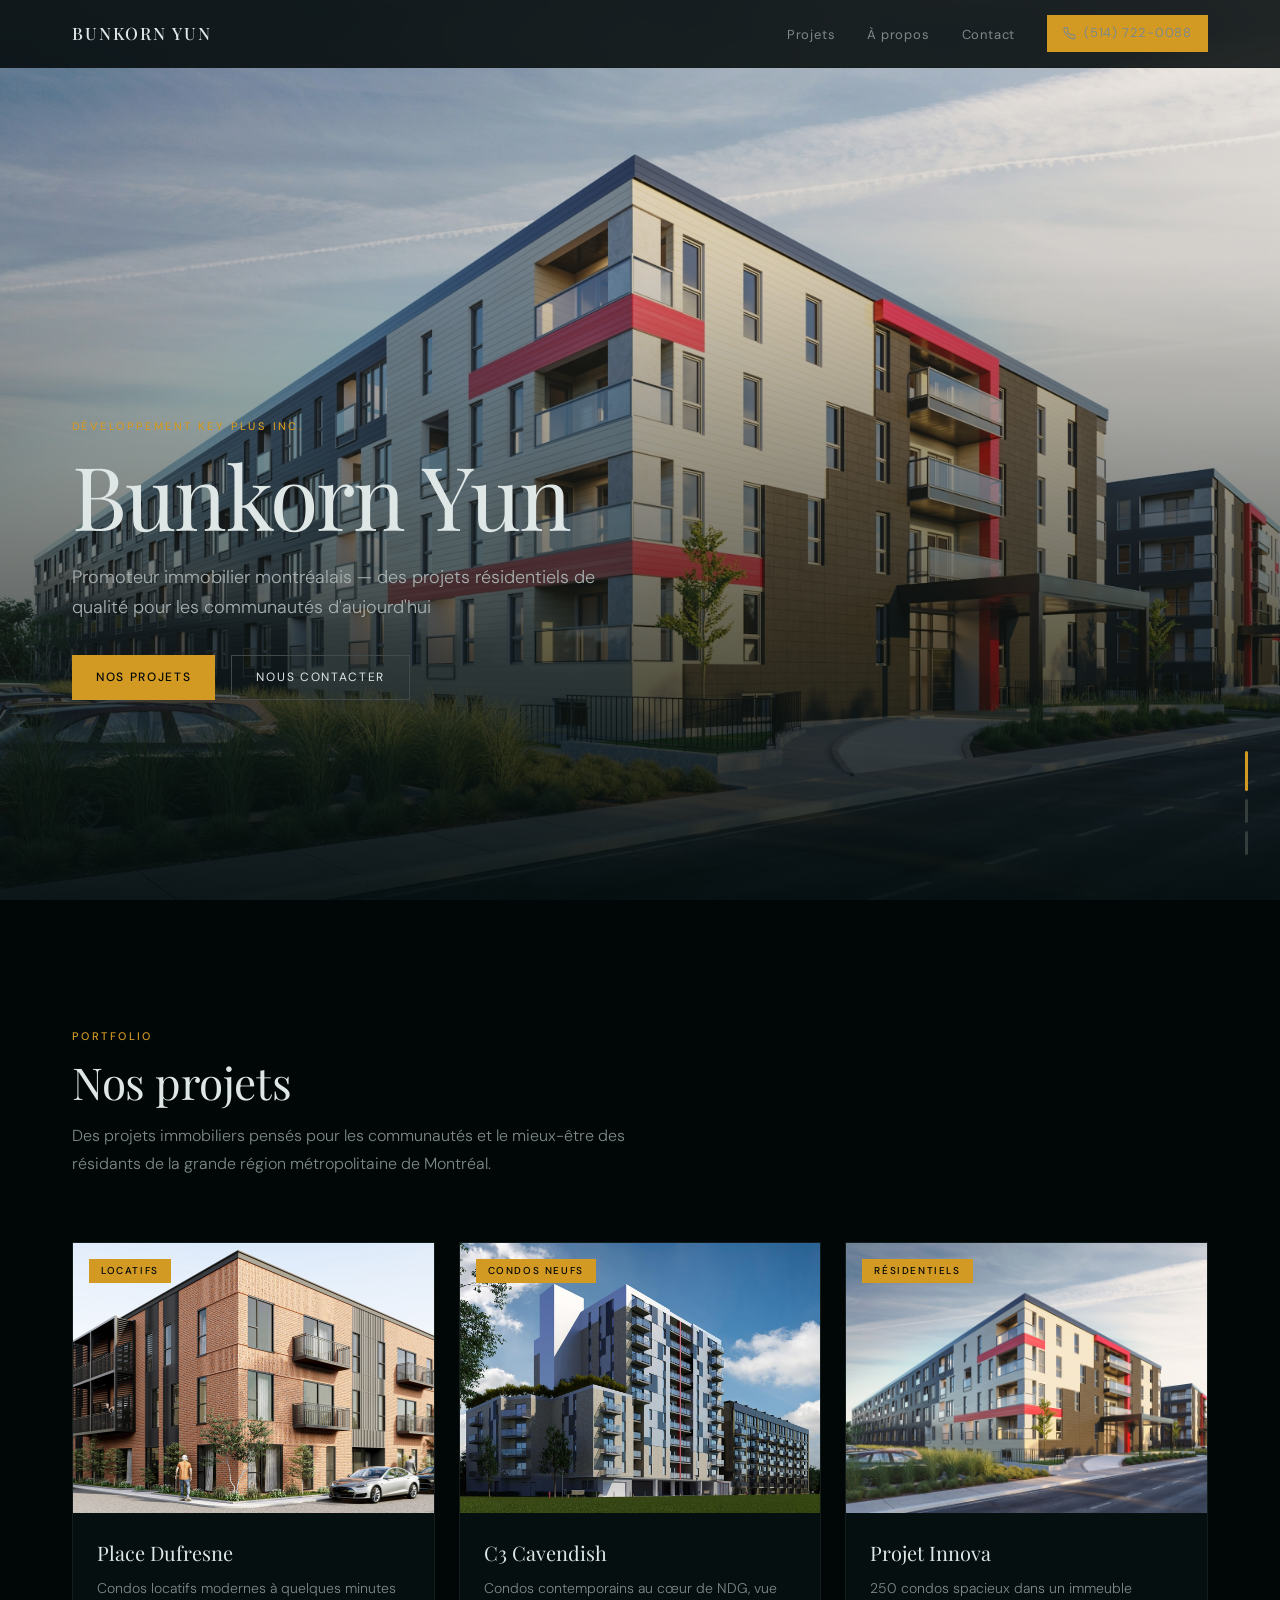
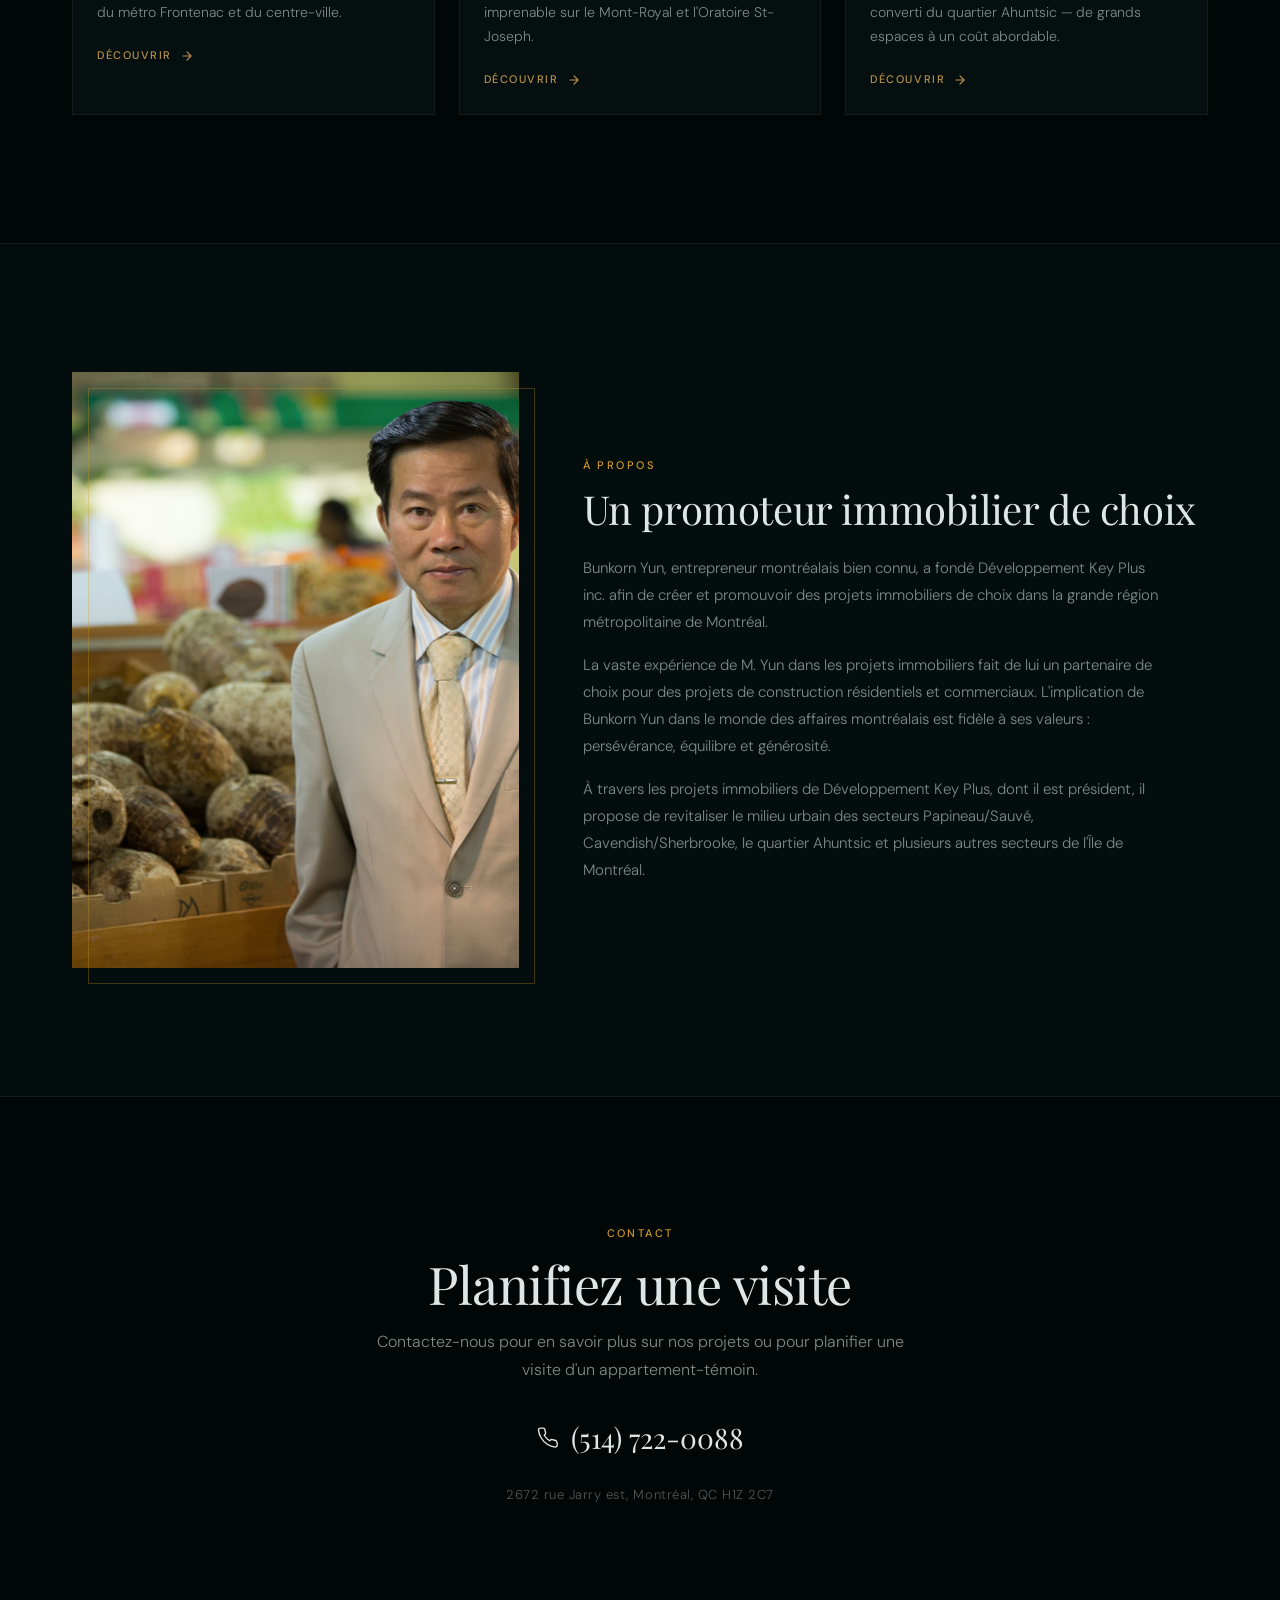
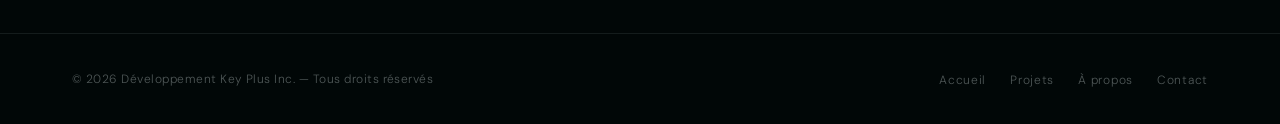
==== commit 3e91acba: "Redesign: impeccable design system — Playfair Display + DM Sans, OKLCH palette, hand-crafted CSS, ze" ====
--- a/index.html
+++ b/index.html
@@ -12,50 +12,14 @@
   <meta property="og:type" content="website">
   <meta property="og:locale" content="fr_CA">
   <meta property="og:image" content="https://bunkornyun.com/assets/img/innova/hero.jpeg">
+
+  <!-- Fonts: Playfair Display (editorial serif) + DM Sans (clean body) -->
   <link rel="preconnect" href="https://fonts.googleapis.com">
   <link rel="preconnect" href="https://fonts.gstatic.com" crossorigin>
-  <link href="https://fonts.googleapis.com/css2?family=Cinzel:wght@400;500;600;700&family=Josefin+Sans:wght@300;400;500;600;700&display=swap" rel="stylesheet">
-  <script src="https://cdn.tailwindcss.com"></script>
-  <script>
-    tailwind.config = {
-      theme: {
-        extend: {
-          colors: {
-            teal: { 950: '#0a1f1f', 900: '#0F766E', 800: '#115E59', 700: '#0F766E', 600: '#0D9488', 500: '#14B8A6' },
-            gold: { 500: '#C8A45C', 400: '#D4B76E', 300: '#E0CA80' },
-          },
-          fontFamily: {
-            display: ['Cinzel', 'serif'],
-            body: ['Josefin Sans', 'sans-serif'],
-          }
-        }
-      }
-    }
-  </script>
-  <style>
-    html { scroll-behavior: smooth; }
-    body { font-family: 'Josefin Sans', sans-serif; }
-    .font-display { font-family: 'Cinzel', serif; }
-
-    /* Hero slideshow */
-    .hero-slide { opacity: 0; transition: opacity 1.2s ease-in-out; position: absolute; inset: 0; }
-    .hero-slide.active { opacity: 1; }
-    .hero-slide img { width: 100%; height: 100%; object-fit: cover; }
-
-    /* Gallery lightbox */
-    .lightbox { display: none; position: fixed; inset: 0; z-index: 100; background: rgba(0,0,0,0.92); align-items: center; justify-content: center; cursor: pointer; }
-    .lightbox.open { display: flex; }
-    .lightbox img { max-width: 90vw; max-height: 90vh; object-fit: contain; border-radius: 4px; }
-
-    /* Mobile menu */
-    .mobile-menu { max-height: 0; overflow: hidden; transition: max-height 0.3s ease-out; }
-    .mobile-menu.open { max-height: 300px; }
-
-    @media (prefers-reduced-motion: reduce) {
-      .hero-slide { transition: none; }
-      * { animation-duration: 0.01ms !important; transition-duration: 0.01ms !important; }
-    }
-  </style>
+  <link href="https://fonts.googleapis.com/css2?family=Playfair+Display:ital,wght@0,400;0,500;0,600;1,400&family=DM+Sans:ital,opsz,wght@0,9..40,300;0,9..40,400;0,9..40,500;1,9..40,300&display=swap" rel="stylesheet">
+
+  <!-- No Tailwind CDN — hand-crafted CSS for full control -->
+
   <script type="application/ld+json">
   {
     "@context": "https://schema.org",
@@ -74,145 +38,842 @@
     "telephone": "+1-514-722-0088"
   }
   </script>
+
+  <style>
+    /* ─── Design Tokens (OKLCH) ─── */
+    :root {
+      /* Brand palette — dark teal + warm gold */
+      --clr-bg:        oklch(12% 0.018 195);   /* near-black teal background */
+      --clr-bg-subtle: oklch(15% 0.016 195);   /* slightly lighter surface */
+      --clr-bg-card:   oklch(16% 0.014 195);   /* card backgrounds */
+      --clr-border:    oklch(22% 0.012 195);   /* borders */
+      --clr-gold:      oklch(72% 0.14  80);    /* warm gold — primary accent */
+      --clr-gold-dim:  oklch(68% 0.10  80);    /* muted gold */
+      --clr-text:      oklch(92% 0.008 195);   /* near-white text */
+      --clr-text-muted: oklch(62% 0.012 195); /* subdued text */
+      --clr-text-faint: oklch(45% 0.010 195);  /* very faint text */
+
+      /* Tinted neutrals — tiny chroma toward brand hue for cohesion */
+      --clr-neutral:   oklch(62% 0.006 195);   /* neutral gray with teal tint */
+
+      /* Typography */
+      --font-display: 'Playfair Display', Georgia, serif;
+      --font-body:    'DM Sans', system-ui, sans-serif;
+
+      /* Spatial scale (4pt base) */
+      --sp-1:  4px;
+      --sp-2:  8px;
+      --sp-3:  12px;
+      --sp-4:  16px;
+      --sp-6:  24px;
+      --sp-8:  32px;
+      --sp-12: 48px;
+      --sp-16: 64px;
+      --sp-24: 96px;
+      --sp-32: 128px;
+
+      /* Layout */
+      --max-w: 1200px;
+      --gutter: clamp(var(--sp-4), 4vw, var(--sp-8));
+
+      /* Transitions */
+      --ease-out: cubic-bezier(0.22, 1, 0.36, 1);
+      --ease-in-out: cubic-bezier(0.65, 0, 0.35, 1);
+    }
+
+    /* ─── Reset ─── */
+    *, *::before, *::after { box-sizing: border-box; margin: 0; padding: 0; }
+
+    html {
+      scroll-behavior: smooth;
+      -webkit-text-size-adjust: 100%;
+    }
+
+    body {
+      font-family: var(--font-body);
+      font-size: 1rem;
+      line-height: 1.6;
+      background: var(--clr-bg);
+      color: var(--clr-text);
+      font-weight: 300;
+      -webkit-font-smoothing: antialiased;
+    }
+
+    img, video { display: block; max-width: 100%; }
+    a { color: inherit; text-decoration: none; }
+    button { cursor: pointer; border: none; background: none; font: inherit; }
+
+    /* Custom scrollbar */
+    ::-webkit-scrollbar { width: 6px; }
+    ::-webkit-scrollbar-track { background: var(--clr-bg); }
+    ::-webkit-scrollbar-thumb { background: var(--clr-border); border-radius: 3px; }
+
+    /* Text selection */
+    ::selection { background: var(--clr-gold); color: var(--clr-bg); }
+
+    /* Focus visible */
+    :focus-visible {
+      outline: 2px solid var(--clr-gold);
+      outline-offset: 3px;
+      border-radius: 2px;
+    }
+
+    /* ─── Typography ─── */
+    .t-eyebrow {
+      font-family: var(--font-body);
+      font-size: 0.6875rem;
+      font-weight: 500;
+      letter-spacing: 0.22em;
+      text-transform: uppercase;
+      color: var(--clr-gold);
+    }
+
+    .t-display {
+      font-family: var(--font-display);
+      font-weight: 400;
+      line-height: 1.1;
+      letter-spacing: -0.01em;
+    }
+
+    .t-body {
+      font-family: var(--font-body);
+      font-weight: 300;
+      line-height: 1.7;
+      color: var(--clr-text-muted);
+    }
+
+    /* ─── Layout ─── */
+    .container {
+      max-width: var(--max-w);
+      margin-inline: auto;
+      padding-inline: var(--gutter);
+    }
+
+    /* ─── Nav ─── */
+    .nav {
+      position: fixed;
+      inset: 0 0 auto 0;
+      z-index: 100;
+      height: 68px;
+      display: flex;
+      align-items: center;
+      background: oklch(12% 0.018 195 / 0.85);
+      backdrop-filter: blur(12px);
+      -webkit-backdrop-filter: blur(12px);
+      border-bottom: 1px solid oklch(22% 0.012 195 / 0.5);
+    }
+
+    .nav-inner {
+      display: flex;
+      align-items: center;
+      justify-content: space-between;
+      width: 100%;
+    }
+
+    .nav-logo {
+      font-family: var(--font-display);
+      font-size: 1.0625rem;
+      font-weight: 500;
+      letter-spacing: 0.12em;
+      color: var(--clr-text);
+      transition: color 300ms var(--ease-out);
+    }
+    .nav-logo:hover { color: var(--clr-gold); }
+
+    .nav-links {
+      display: flex;
+      align-items: center;
+      gap: var(--sp-8);
+      list-style: none;
+    }
+
+    .nav-links a {
+      font-size: 0.8125rem;
+      font-weight: 400;
+      letter-spacing: 0.06em;
+      color: var(--clr-text-muted);
+      transition: color 250ms var(--ease-out);
+    }
+    .nav-links a:hover { color: var(--clr-text); }
+
+    .nav-cta {
+      display: inline-flex;
+      align-items: center;
+      gap: var(--sp-2);
+      font-size: 0.75rem;
+      font-weight: 500;
+      letter-spacing: 0.08em;
+      color: var(--clr-bg);
+      background: var(--clr-gold);
+      padding: var(--sp-2) var(--sp-4);
+      transition: background 250ms var(--ease-out), transform 150ms var(--ease-out);
+    }
+    .nav-cta:hover { background: oklch(76% 0.16 80); transform: translateY(-1px); }
+
+    .nav-hamburger {
+      display: none;
+      flex-direction: column;
+      gap: 5px;
+      padding: var(--sp-2);
+      color: var(--clr-text-muted);
+      transition: color 250ms;
+    }
+    .nav-hamburger:hover { color: var(--clr-text); }
+    .nav-hamburger span {
+      display: block;
+      width: 22px;
+      height: 1.5px;
+      background: currentColor;
+      transition: transform 300ms var(--ease-out), opacity 300ms;
+    }
+    .nav-hamburger.open span:nth-child(1) { transform: translateY(6.5px) rotate(45deg); }
+    .nav-hamburger.open span:nth-child(2) { opacity: 0; }
+    .nav-hamburger.open span:nth-child(3) { transform: translateY(-6.5px) rotate(-45deg); }
+
+    /* Mobile menu */
+    .nav-mobile {
+      position: fixed;
+      inset: 68px 0 0 0;
+      z-index: 99;
+      background: oklch(12% 0.018 195 / 0.97);
+      backdrop-filter: blur(16px);
+      -webkit-backdrop-filter: blur(16px);
+      padding: var(--sp-6) var(--gutter);
+      display: flex;
+      flex-direction: column;
+      gap: var(--sp-6);
+      transform: translateY(-8px);
+      opacity: 0;
+      pointer-events: none;
+      transition: transform 350ms var(--ease-out), opacity 350ms var(--ease-out);
+    }
+    .nav-mobile.open {
+      transform: translateY(0);
+      opacity: 1;
+      pointer-events: auto;
+    }
+    .nav-mobile a {
+      font-size: 1.125rem;
+      font-weight: 300;
+      color: var(--clr-text-muted);
+      transition: color 250ms;
+    }
+    .nav-mobile a:hover { color: var(--clr-text); }
+
+    @media (max-width: 768px) {
+      .nav-links { display: none; }
+      .nav-hamburger { display: flex; }
+    }
+
+    /* ─── Hero ─── */
+    .hero {
+      position: relative;
+      height: 100svh;
+      min-height: 600px;
+      display: grid;
+      place-items: end start;
+      overflow: hidden;
+    }
+
+    .hero-media {
+      position: absolute;
+      inset: 0;
+    }
+
+    .hero-slides {
+      position: absolute;
+      inset: 0;
+    }
+
+    .hero-slide {
+      position: absolute;
+      inset: 0;
+      opacity: 0;
+      transition: opacity 1s var(--ease-out);
+    }
+    .hero-slide.active { opacity: 1; }
+    .hero-slide img {
+      width: 100%;
+      height: 100%;
+      object-fit: cover;
+      object-position: center;
+    }
+
+    /* Dark gradient overlay — lighter at bottom for text legibility */
+    .hero-overlay {
+      position: absolute;
+      inset: 0;
+      background: linear-gradient(
+        to top,
+        oklch(14% 0.018 195 / 0.92) 0%,
+        oklch(14% 0.018 195 / 0.5) 40%,
+        oklch(14% 0.018 195 / 0.15) 70%,
+        transparent 100%
+      );
+    }
+
+    .hero-content {
+      position: relative;
+      z-index: 2;
+      padding-bottom: clamp(var(--sp-16), 8vh, var(--sp-32));
+      padding-inline: var(--gutter);
+      max-width: var(--max-w);
+      margin-inline: auto;
+      width: 100%;
+    }
+
+    .hero-eyebrow {
+      margin-bottom: var(--sp-4);
+      opacity: 0;
+      transform: translateY(12px);
+      animation: fadeUp 700ms 200ms var(--ease-out) forwards;
+    }
+
+    .hero-title {
+      font-size: clamp(2.5rem, 7vw, 5.5rem);
+      font-weight: 400;
+      line-height: 1.0;
+      letter-spacing: -0.02em;
+      color: var(--clr-text);
+      margin-bottom: var(--sp-6);
+      max-width: 14ch;
+      opacity: 0;
+      transform: translateY(16px);
+      animation: fadeUp 800ms 350ms var(--ease-out) forwards;
+    }
+
+    .hero-sub {
+      font-size: clamp(0.9375rem, 1.5vw, 1.125rem);
+      font-weight: 300;
+      color: oklch(75% 0.010 195);
+      max-width: 44ch;
+      line-height: 1.65;
+      margin-bottom: var(--sp-8);
+      opacity: 0;
+      transform: translateY(12px);
+      animation: fadeUp 700ms 480ms var(--ease-out) forwards;
+    }
+
+    .hero-actions {
+      display: flex;
+      gap: var(--sp-4);
+      flex-wrap: wrap;
+      opacity: 0;
+      transform: translateY(10px);
+      animation: fadeUp 700ms 580ms var(--ease-out) forwards;
+    }
+
+    .btn-primary {
+      display: inline-flex;
+      align-items: center;
+      gap: var(--sp-2);
+      font-family: var(--font-body);
+      font-size: 0.75rem;
+      font-weight: 500;
+      letter-spacing: 0.14em;
+      text-transform: uppercase;
+      color: var(--clr-bg);
+      background: var(--clr-gold);
+      padding: var(--sp-3) var(--sp-6);
+      transition: background 250ms var(--ease-out), transform 150ms var(--ease-out);
+    }
+    .btn-primary:hover {
+      background: oklch(76% 0.16 80);
+      transform: translateY(-1px);
+    }
+
+    .btn-ghost {
+      display: inline-flex;
+      align-items: center;
+      gap: var(--sp-2);
+      font-family: var(--font-body);
+      font-size: 0.75rem;
+      font-weight: 400;
+      letter-spacing: 0.14em;
+      text-transform: uppercase;
+      color: var(--clr-text);
+      background: transparent;
+      border: 1px solid oklch(40% 0.010 195);
+      padding: var(--sp-3) var(--sp-6);
+      transition: border-color 250ms, background 250ms, transform 150ms;
+    }
+    .btn-ghost:hover {
+      border-color: oklch(60% 0.010 195);
+      background: oklch(22% 0.010 195 / 0.3);
+      transform: translateY(-1px);
+    }
+
+    /* Hero dots */
+    .hero-dots {
+      position: absolute;
+      bottom: clamp(var(--sp-8), 5vh, var(--sp-12));
+      right: var(--gutter);
+      z-index: 2;
+      display: flex;
+      flex-direction: column;
+      gap: var(--sp-2);
+    }
+    .hero-dot {
+      width: 3px;
+      height: 24px;
+      background: oklch(35% 0.010 195);
+      cursor: pointer;
+      transition: background 300ms;
+      border-radius: 2px;
+    }
+    .hero-dot.active {
+      background: var(--clr-gold);
+      height: 40px;
+    }
+    .hero-dot:hover:not(.active) {
+      background: oklch(55% 0.010 195);
+    }
+
+    /* ─── Section Shared ─── */
+    section {
+      padding-block: clamp(var(--sp-16), 10vw, var(--sp-32));
+    }
+
+    .section-header {
+      margin-bottom: clamp(var(--sp-12), 7vw, var(--sp-16));
+    }
+
+    .section-title {
+      font-size: clamp(1.75rem, 4vw, 2.75rem);
+      color: var(--clr-text);
+      margin-top: var(--sp-3);
+    }
+
+    .section-sub {
+      font-size: 1rem;
+      color: var(--clr-text-muted);
+      max-width: 52ch;
+      line-height: 1.75;
+      margin-top: var(--sp-4);
+    }
+
+    /* ─── Projects ─── */
+    #projets {
+      background: var(--clr-bg);
+    }
+
+    .projects-grid {
+      display: grid;
+      grid-template-columns: repeat(auto-fit, minmax(320px, 1fr));
+      gap: var(--sp-6);
+    }
+
+    .project-card {
+      display: block;
+      position: relative;
+      overflow: hidden;
+      background: var(--clr-bg-card);
+      border: 1px solid var(--clr-border);
+      transition: border-color 400ms var(--ease-out), transform 400ms var(--ease-out);
+    }
+    .project-card:hover {
+      border-color: oklch(35% 0.025 80);
+      transform: translateY(-4px);
+    }
+
+    .project-card-media {
+      position: relative;
+      aspect-ratio: 4 / 3;
+      overflow: hidden;
+    }
+    .project-card-media img {
+      width: 100%;
+      height: 100%;
+      object-fit: cover;
+      transition: transform 700ms var(--ease-out);
+    }
+    .project-card:hover .project-card-media img {
+      transform: scale(1.04);
+    }
+
+    /* Badge */
+    .badge {
+      position: absolute;
+      top: var(--sp-4);
+      left: var(--sp-4);
+      font-size: 0.625rem;
+      font-weight: 500;
+      letter-spacing: 0.16em;
+      text-transform: uppercase;
+      color: var(--clr-bg);
+      background: var(--clr-gold);
+      padding: var(--sp-1) var(--sp-3);
+    }
+
+    .project-card-body {
+      padding: var(--sp-6);
+    }
+
+    .project-card-title {
+      font-family: var(--font-display);
+      font-size: 1.25rem;
+      font-weight: 400;
+      color: var(--clr-text);
+      margin-bottom: var(--sp-2);
+      transition: color 250ms;
+    }
+    .project-card:hover .project-card-title { color: var(--clr-gold); }
+
+    .project-card-desc {
+      font-size: 0.875rem;
+      font-weight: 300;
+      color: var(--clr-text-muted);
+      line-height: 1.7;
+      margin-bottom: var(--sp-4);
+    }
+
+    .project-card-link {
+      display: inline-flex;
+      align-items: center;
+      gap: var(--sp-2);
+      font-size: 0.6875rem;
+      font-weight: 500;
+      letter-spacing: 0.14em;
+      text-transform: uppercase;
+      color: var(--clr-gold-dim);
+      transition: color 250ms, gap 250ms var(--ease-out);
+    }
+    .project-card:hover .project-card-link {
+      color: var(--clr-gold);
+      gap: var(--sp-3);
+    }
+    .project-card-link svg {
+      transition: transform 250ms var(--ease-out);
+    }
+    .project-card:hover .project-card-link svg {
+      transform: translateX(3px);
+    }
+
+    /* ─── About ─── */
+    #apropos {
+      background: var(--clr-bg-subtle);
+      border-block: 1px solid var(--clr-border);
+    }
+
+    .about-grid {
+      display: grid;
+      grid-template-columns: 1fr 1.4fr;
+      gap: clamp(var(--sp-8), 6vw, var(--sp-16));
+      align-items: center;
+    }
+
+    @media (max-width: 768px) {
+      .about-grid { grid-template-columns: 1fr; }
+      .about-image-wrap { max-width: 400px; margin-inline: auto; }
+    }
+
+    .about-image-wrap {
+      position: relative;
+    }
+
+    /* Gold corner accent */
+    .about-image-wrap::after {
+      content: '';
+      position: absolute;
+      inset: var(--sp-4) calc(var(--sp-4) * -1) calc(var(--sp-4) * -1) var(--sp-4);
+      border: 1px solid var(--clr-gold);
+      opacity: 0.3;
+      pointer-events: none;
+    }
+
+    .about-image-wrap img {
+      position: relative;
+      width: 100%;
+      aspect-ratio: 3 / 4;
+      object-fit: cover;
+      object-position: top center;
+    }
+
+    .about-content .t-eyebrow { margin-bottom: var(--sp-3); }
+
+    .about-title {
+      font-size: clamp(1.75rem, 3.5vw, 2.5rem);
+      margin-top: var(--sp-3);
+      margin-bottom: var(--sp-6);
+    }
+
+    .about-text {
+      font-size: 0.9375rem;
+      line-height: 1.8;
+      color: var(--clr-text-muted);
+      display: flex;
+      flex-direction: column;
+      gap: var(--sp-4);
+    }
+    .about-text p { max-width: 58ch; }
+
+    /* ─── Contact CTA ─── */
+    #contact {
+      background: var(--clr-bg);
+      text-align: center;
+    }
+
+    .contact-inner {
+      max-width: 600px;
+      margin-inline: auto;
+    }
+
+    .contact-inner .t-eyebrow { margin-bottom: var(--sp-3); }
+
+    .contact-title {
+      font-size: clamp(2rem, 5vw, 3.25rem);
+      color: var(--clr-text);
+      margin-top: var(--sp-3);
+      margin-bottom: var(--sp-4);
+    }
+
+    .contact-sub {
+      font-size: 1rem;
+      color: var(--clr-text-muted);
+      line-height: 1.75;
+      margin-bottom: var(--sp-8);
+    }
+
+    .contact-phone {
+      display: inline-flex;
+      align-items: center;
+      gap: var(--sp-3);
+      font-family: var(--font-display);
+      font-size: clamp(1.25rem, 3vw, 1.75rem);
+      font-weight: 400;
+      color: var(--clr-text);
+      margin-bottom: var(--sp-6);
+      transition: color 250ms;
+    }
+    .contact-phone:hover { color: var(--clr-gold); }
+
+    .contact-address {
+      font-size: 0.8125rem;
+      color: var(--clr-text-faint);
+      letter-spacing: 0.04em;
+    }
+
+    /* ─── Footer ─── */
+    footer {
+      border-top: 1px solid var(--clr-border);
+      padding-block: var(--sp-8);
+    }
+
+    .footer-inner {
+      display: flex;
+      flex-wrap: wrap;
+      align-items: center;
+      justify-content: space-between;
+      gap: var(--sp-4);
+    }
+
+    .footer-copy {
+      font-size: 0.75rem;
+      color: var(--clr-text-faint);
+      letter-spacing: 0.04em;
+    }
+
+    .footer-links {
+      display: flex;
+      gap: var(--sp-6);
+      list-style: none;
+    }
+
+    .footer-links a {
+      font-size: 0.75rem;
+      color: var(--clr-text-faint);
+      letter-spacing: 0.06em;
+      transition: color 250ms;
+    }
+    .footer-links a:hover { color: var(--clr-text-muted); }
+
+    @media (max-width: 600px) {
+      .footer-inner { flex-direction: column; align-items: flex-start; }
+    }
+
+    /* ─── Lightbox ─── */
+    .lightbox {
+      display: none;
+      position: fixed;
+      inset: 0;
+      z-index: 200;
+      background: oklch(6% 0.018 195 / 0.97);
+      align-items: center;
+      justify-content: center;
+      cursor: pointer;
+    }
+    .lightbox.open { display: flex; }
+    .lightbox img {
+      max-width: 90vw;
+      max-height: 90vh;
+      object-fit: contain;
+    }
+
+    /* ─── Animations ─── */
+    @keyframes fadeUp {
+      to { opacity: 1; transform: translateY(0); }
+    }
+
+    /* Scroll-reveal */
+    .reveal {
+      opacity: 0;
+      transform: translateY(20px);
+      transition: opacity 600ms var(--ease-out), transform 600ms var(--ease-out);
+    }
+    .reveal.visible {
+      opacity: 1;
+      transform: translateY(0);
+    }
+
+    @media (prefers-reduced-motion: reduce) {
+      *, *::before, *::after {
+        animation-duration: 0.01ms !important;
+        transition-duration: 0.01ms !important;
+      }
+      html { scroll-behavior: auto; }
+    }
+  </style>
 </head>
-<body class="bg-teal-950 text-white antialiased">
-
-  <!-- NAV -->
-  <nav class="fixed top-0 left-0 right-0 z-50 bg-teal-950/90 backdrop-blur-md border-b border-white/5">
-    <div class="max-w-7xl mx-auto px-4 sm:px-6 lg:px-8">
-      <div class="flex items-center justify-between h-16">
-        <a href="/" class="font-display text-lg tracking-widest text-gold-500 hover:text-gold-300 transition-colors">BUNKORN YUN</a>
-        <div class="hidden md:flex items-center gap-8">
-          <a href="#projets" class="text-sm font-light tracking-wide text-white/70 hover:text-white transition-colors">Projets</a>
-          <a href="#apropos" class="text-sm font-light tracking-wide text-white/70 hover:text-white transition-colors">À propos</a>
-          <a href="#contact" class="text-sm font-light tracking-wide text-white/70 hover:text-white transition-colors">Contact</a>
-          <a href="tel:5147220088" class="text-sm font-semibold tracking-wide bg-gold-500 text-teal-950 px-5 py-2 hover:bg-gold-400 transition-colors">(514) 722-0088</a>
+<body>
+
+  <!-- ─── NAV ─── -->
+  <nav class="nav" role="navigation" aria-label="Navigation principale">
+    <div class="container nav-inner">
+      <a href="/" class="nav-logo">BUNKORN YUN</a>
+
+      <ul class="nav-links">
+        <li><a href="#projets">Projets</a></li>
+        <li><a href="#apropos">À propos</a></li>
+        <li><a href="#contact">Contact</a></li>
+        <li>
+          <a href="tel:5147220088" class="nav-cta">
+            <svg width="13" height="13" viewBox="0 0 24 24" fill="none" stroke="currentColor" stroke-width="2" stroke-linecap="round" stroke-linejoin="round" aria-hidden="true"><path d="M22 16.92v3a2 2 0 0 1-2.18 2 19.79 19.79 0 0 1-8.63-3.07A19.5 19.5 0 0 1 4.69 12 19.79 19.79 0 0 1 1.61 3.39a2 2 0 0 1 1.99-2.18h3a2 2 0 0 1 2 1.72c.13.96.36 1.9.7 2.81a2 2 0 0 1-.45 2.11L7.91 9a16 16 0 0 0 6 6l.83-.83a2 2 0 0 1 2.11-.45c.91.34 1.85.57 2.81.7a2 2 0 0 1 1.72 2.01z"/></svg>
+            (514) 722-0088
+          </a>
+        </li>
+      </ul>
+
+      <button class="nav-hamburger" id="menu-toggle" aria-label="Ouvrir le menu" aria-expanded="false">
+        <span></span><span></span><span></span>
+      </button>
+    </div>
+  </nav>
+
+  <!-- Mobile menu -->
+  <div class="nav-mobile" id="mobile-menu" aria-hidden="true">
+    <a href="#projets" class="mobile-link">Projets</a>
+    <a href="#apropos" class="mobile-link">À propos</a>
+    <a href="#contact" class="mobile-link">Contact</a>
+    <a href="tel:5147220088" class="mobile-link" style="color: var(--clr-gold);"> (514) 722-0088</a>
+  </div>
+
+  <!-- ─── HERO ─── -->
+  <section class="hero" aria-label="Présentation">
+    <div class="hero-media">
+      <div class="hero-slides">
+        <div class="hero-slide active">
+          <img src="assets/img/innova/hero.jpeg" alt="Projet Innova — condos familiaux à Ahuntsic" loading="eager">
         </div>
-        <button id="menu-toggle" class="md:hidden text-white/70 hover:text-white cursor-pointer" aria-label="Menu">
-          <svg class="w-6 h-6" fill="none" stroke="currentColor" viewBox="0 0 24 24"><path stroke-linecap="round" stroke-linejoin="round" stroke-width="1.5" d="M4 6h16M4 12h16M4 18h16"/></svg>
-        </button>
-      </div>
-      <div id="mobile-menu" class="mobile-menu md:hidden">
-        <div class="py-4 space-y-3 border-t border-white/5">
-          <a href="#projets" class="block text-sm font-light tracking-wide text-white/70 hover:text-white transition-colors">Projets</a>
-          <a href="#apropos" class="block text-sm font-light tracking-wide text-white/70 hover:text-white transition-colors">À propos</a>
-          <a href="#contact" class="block text-sm font-light tracking-wide text-white/70 hover:text-white transition-colors">Contact</a>
-          <a href="tel:5147220088" class="inline-block text-sm font-semibold tracking-wide bg-gold-500 text-teal-950 px-5 py-2 hover:bg-gold-400 transition-colors">(514) 722-0088</a>
+        <div class="hero-slide">
+          <img src="assets/img/c3/hero.jpeg" alt="C3 Cavendish — condos contemporains à NDG" loading="lazy">
+        </div>
+        <div class="hero-slide">
+          <img src="assets/img/place-dufresne/hero.jpeg" alt="Place Dufresne — condos locatifs à Montréal" loading="lazy">
         </div>
       </div>
+      <div class="hero-overlay"></div>
     </div>
-  </nav>
-
-  <!-- HERO SLIDESHOW -->
-  <section class="relative h-screen overflow-hidden">
-    <div class="absolute inset-0">
-      <div class="hero-slide active">
-        <img src="assets/img/innova/hero.jpeg" alt="Projet Innova — condos familiaux à Ahuntsic">
-        <div class="absolute inset-0 bg-gradient-to-t from-teal-950 via-teal-950/40 to-transparent"></div>
-      </div>
-      <div class="hero-slide">
-        <img src="assets/img/c3/hero.jpeg" alt="C3 Cavendish — condos contemporains à NDG">
-        <div class="absolute inset-0 bg-gradient-to-t from-teal-950 via-teal-950/40 to-transparent"></div>
-      </div>
-      <div class="hero-slide">
-        <img src="assets/img/place-dufresne/hero.jpeg" alt="Place Dufresne — condos locatifs à Montréal">
-        <div class="absolute inset-0 bg-gradient-to-t from-teal-950 via-teal-950/40 to-transparent"></div>
+
+    <div class="hero-content">
+      <p class="t-eyebrow hero-eyebrow">Développement Key Plus Inc.</p>
+      <h1 class="t-display hero-title">Bunkorn Yun</h1>
+      <p class="hero-sub">Promoteur immobilier montréalais — des projets résidentiels de qualité pour les communautés d'aujourd'hui</p>
+      <div class="hero-actions">
+        <a href="#projets" class="btn-primary">Nos projets</a>
+        <a href="#contact" class="btn-ghost">Nous contacter</a>
       </div>
     </div>
-    <div class="relative z-10 flex flex-col items-center justify-center h-full text-center px-4">
-      <p class="font-display text-gold-500 text-sm tracking-[0.3em] uppercase mb-4">Développement Key Plus Inc.</p>
-      <h1 class="font-display text-4xl sm:text-5xl md:text-6xl lg:text-7xl text-white leading-tight mb-6">
-        Bunkorn Yun
-      </h1>
-      <p class="font-light text-lg sm:text-xl text-white/80 max-w-2xl mb-10 tracking-wide">
-        Promoteur immobilier montréalais — des projets résidentiels de qualité pour les communautés d'aujourd'hui
-      </p>
-      <div class="flex gap-4">
-        <a href="#projets" class="font-display text-sm tracking-widest bg-gold-500 text-teal-950 px-8 py-3 hover:bg-gold-400 transition-colors">Nos projets</a>
-        <a href="#contact" class="font-display text-sm tracking-widest border border-white/30 text-white px-8 py-3 hover:bg-white/10 transition-colors">Contact</a>
-      </div>
-    </div>
-    <!-- Slide indicators -->
-    <div class="absolute bottom-8 left-1/2 -translate-x-1/2 z-10 flex gap-3">
-      <button class="hero-dot w-2 h-2 rounded-full bg-white/40 cursor-pointer transition-colors active" aria-label="Slide 1"></button>
-      <button class="hero-dot w-2 h-2 rounded-full bg-white/40 cursor-pointer transition-colors" aria-label="Slide 2"></button>
-      <button class="hero-dot w-2 h-2 rounded-full bg-white/40 cursor-pointer transition-colors" aria-label="Slide 3"></button>
-    </div>
-    <!-- Scroll hint -->
-    <div class="absolute bottom-8 right-8 z-10 hidden md:block">
-      <a href="#projets" class="text-white/30 hover:text-white/60 transition-colors">
-        <svg class="w-5 h-5 animate-bounce" fill="none" stroke="currentColor" viewBox="0 0 24 24"><path stroke-linecap="round" stroke-linejoin="round" stroke-width="1.5" d="M19 14l-7 7m0 0l-7-7m7 7V3"/></svg>
-      </a>
+
+    <!-- Vertical dots -->
+    <div class="hero-dots" role="tablist" aria-label="Changer de diapositive">
+      <button class="hero-dot active" role="tab" aria-label="Slide 1" data-slide="0"></button>
+      <button class="hero-dot" role="tab" aria-label="Slide 2" data-slide="1"></button>
+      <button class="hero-dot" role="tab" aria-label="Slide 3" data-slide="2"></button>
     </div>
   </section>
 
-  <!-- PROJECTS -->
-  <section id="projets" class="py-24 px-4 sm:px-6 lg:px-8">
-    <div class="max-w-7xl mx-auto">
-      <div class="text-center mb-16">
-        <p class="font-display text-gold-500 text-xs tracking-[0.3em] uppercase mb-3">Portfolio</p>
-        <h2 class="font-display text-3xl sm:text-4xl text-white mb-4">Nos projets</h2>
-        <p class="font-light text-white/60 max-w-2xl mx-auto">Des projets immobiliers pensés pour les communautés et le mieux-être des résidants de la grande région métropolitaine de Montréal.</p>
+  <!-- ─── PROJECTS ─── -->
+  <section id="projets">
+    <div class="container">
+      <div class="section-header">
+        <p class="t-eyebrow">Portfolio</p>
+        <h2 class="t-display section-title">Nos projets</h2>
+        <p class="section-sub t-body">Des projets immobiliers pensés pour les communautés et le mieux-être des résidants de la grande région métropolitaine de Montréal.</p>
       </div>
-      <div class="grid md:grid-cols-3 gap-6 lg:gap-8">
+
+      <div class="projects-grid">
         <!-- Place Dufresne -->
-        <a href="projet-place-dufresne/" class="group bg-white/[0.03] border border-white/5 overflow-hidden hover:border-gold-500/30 hover:shadow-2xl transition-all duration-300">
-          <div class="relative overflow-hidden aspect-[4/3]">
-            <img src="assets/img/place-dufresne/hero.jpeg" alt="Place Dufresne" class="w-full h-full object-cover group-hover:scale-105 transition-transform duration-500" loading="lazy">
-            <div class="absolute top-4 left-4">
-              <span class="font-display text-[10px] tracking-widest uppercase bg-gold-500 text-teal-950 px-3 py-1">Locatifs</span>
-            </div>
+        <a href="projet-place-dufresne/" class="project-card reveal">
+          <div class="project-card-media">
+            <img src="assets/img/place-dufresne/hero.jpeg" alt="Place Dufresne" loading="lazy">
+            <span class="badge">Locatifs</span>
           </div>
-          <div class="p-6">
-            <h3 class="font-display text-xl text-white mb-2 group-hover:text-gold-500 transition-colors">Place Dufresne</h3>
-            <p class="font-light text-sm text-white/50 leading-relaxed mb-4">Condos locatifs modernes à quelques minutes du métro Frontenac et du centre-ville.</p>
-            <span class="font-display text-xs tracking-widest text-gold-500 group-hover:text-gold-300 transition-colors">Découvrir →</span>
+          <div class="project-card-body">
+            <h3 class="project-card-title">Place Dufresne</h3>
+            <p class="project-card-desc">Condos locatifs modernes à quelques minutes du métro Frontenac et du centre-ville.</p>
+            <span class="project-card-link">
+              Découvrir
+              <svg width="14" height="14" viewBox="0 0 24 24" fill="none" stroke="currentColor" stroke-width="2" stroke-linecap="round" stroke-linejoin="round" aria-hidden="true"><path d="M5 12h14M12 5l7 7-7 7"/></svg>
+            </span>
           </div>
         </a>
+
         <!-- C3 Cavendish -->
-        <a href="projet-c3/" class="group bg-white/[0.03] border border-white/5 overflow-hidden hover:border-gold-500/30 hover:shadow-2xl transition-all duration-300">
-          <div class="relative overflow-hidden aspect-[4/3]">
-            <img src="assets/img/c3/hero.jpeg" alt="C3 Cavendish" class="w-full h-full object-cover group-hover:scale-105 transition-transform duration-500" loading="lazy">
-            <div class="absolute top-4 left-4">
-              <span class="font-display text-[10px] tracking-widest uppercase bg-gold-500 text-teal-950 px-3 py-1">Condos neufs</span>
-            </div>
+        <a href="projet-c3/" class="project-card reveal">
+          <div class="project-card-media">
+            <img src="assets/img/c3/hero.jpeg" alt="C3 Cavendish" loading="lazy">
+            <span class="badge">Condos neufs</span>
           </div>
-          <div class="p-6">
-            <h3 class="font-display text-xl text-white mb-2 group-hover:text-gold-500 transition-colors">C3 Cavendish</h3>
-            <p class="font-light text-sm text-white/50 leading-relaxed mb-4">Condos contemporains au coeur de NDG, vue imprenable sur le Mont-Royal et l'Oratoire St-Joseph.</p>
-            <span class="font-display text-xs tracking-widest text-gold-500 group-hover:text-gold-300 transition-colors">Découvrir →</span>
+          <div class="project-card-body">
+            <h3 class="project-card-title">C3 Cavendish</h3>
+            <p class="project-card-desc">Condos contemporains au cœur de NDG, vue imprenable sur le Mont-Royal et l'Oratoire St-Joseph.</p>
+            <span class="project-card-link">
+              Découvrir
+              <svg width="14" height="14" viewBox="0 0 24 24" fill="none" stroke="currentColor" stroke-width="2" stroke-linecap="round" stroke-linejoin="round" aria-hidden="true"><path d="M5 12h14M12 5l7 7-7 7"/></svg>
+            </span>
           </div>
         </a>
+
         <!-- Innova -->
-        <a href="projet-innova/" class="group bg-white/[0.03] border border-white/5 overflow-hidden hover:border-gold-500/30 hover:shadow-2xl transition-all duration-300">
-          <div class="relative overflow-hidden aspect-[4/3]">
-            <img src="assets/img/innova/hero.jpeg" alt="Projet Innova" class="w-full h-full object-cover group-hover:scale-105 transition-transform duration-500" loading="lazy">
-            <div class="absolute top-4 left-4">
-              <span class="font-display text-[10px] tracking-widest uppercase bg-gold-500 text-teal-950 px-3 py-1">Résidentiels</span>
-            </div>
+        <a href="projet-innova/" class="project-card reveal">
+          <div class="project-card-media">
+            <img src="assets/img/innova/hero.jpeg" alt="Projet Innova" loading="lazy">
+            <span class="badge">Résidentiels</span>
           </div>
-          <div class="p-6">
-            <h3 class="font-display text-xl text-white mb-2 group-hover:text-gold-500 transition-colors">Projet Innova</h3>
-            <p class="font-light text-sm text-white/50 leading-relaxed mb-4">250 condos spacieux dans un immeuble converti du quartier Ahuntsic — de grands espaces à un coût abordable.</p>
-            <span class="font-display text-xs tracking-widest text-gold-500 group-hover:text-gold-300 transition-colors">Découvrir →</span>
+          <div class="project-card-body">
+            <h3 class="project-card-title">Projet Innova</h3>
+            <p class="project-card-desc">250 condos spacieux dans un immeuble converti du quartier Ahuntsic — de grands espaces à un coût abordable.</p>
+            <span class="project-card-link">
+              Découvrir
+              <svg width="14" height="14" viewBox="0 0 24 24" fill="none" stroke="currentColor" stroke-width="2" stroke-linecap="round" stroke-linejoin="round" aria-hidden="true"><path d="M5 12h14M12 5l7 7-7 7"/></svg>
+            </span>
           </div>
         </a>
       </div>
     </div>
   </section>
 
-  <!-- ABOUT -->
-  <section id="apropos" class="py-24 px-4 sm:px-6 lg:px-8 bg-white/[0.02]">
-    <div class="max-w-7xl mx-auto">
-      <div class="grid md:grid-cols-2 gap-12 lg:gap-16 items-center">
-        <div class="relative">
-          <div class="absolute -inset-4 bg-gradient-to-br from-gold-500/10 to-teal-700/10 blur-2xl"></div>
-          <img src="assets/img/portrait/bunkorn-yun.jpg" alt="Bunkorn Yun, président de Développement Key Plus Inc." class="relative w-full max-w-md mx-auto shadow-2xl" loading="lazy">
+  <!-- ─── ABOUT ─── -->
+  <section id="apropos">
+    <div class="container">
+      <div class="about-grid">
+        <div class="about-image-wrap reveal">
+          <img src="assets/img/portrait/bunkorn-yun.jpg" alt="Bunkorn Yun, président de Développement Key Plus Inc." loading="lazy">
         </div>
-        <div>
-          <p class="font-display text-gold-500 text-xs tracking-[0.3em] uppercase mb-3">À propos</p>
-          <h2 class="font-display text-3xl sm:text-4xl text-white mb-6">Un promoteur immobilier de choix</h2>
-          <div class="space-y-4 font-light text-white/70 leading-relaxed">
+        <div class="about-content">
+          <p class="t-eyebrow">À propos</p>
+          <h2 class="t-display about-title">Un promoteur immobilier de choix</h2>
+          <div class="about-text">
             <p>Bunkorn Yun, entrepreneur montréalais bien connu, a fondé Développement Key Plus inc. afin de créer et promouvoir des projets immobiliers de choix dans la grande région métropolitaine de Montréal.</p>
             <p>La vaste expérience de M. Yun dans les projets immobiliers fait de lui un partenaire de choix pour des projets de construction résidentiels et commerciaux. L'implication de Bunkorn Yun dans le monde des affaires montréalais est fidèle à ses valeurs : persévérance, équilibre et générosité.</p>
             <p>À travers les projets immobiliers de Développement Key Plus, dont il est président, il propose de revitaliser le milieu urbain des secteurs Papineau/Sauvé, Cavendish/Sherbrooke, le quartier Ahuntsic et plusieurs autres secteurs de l'Île de Montréal.</p>
@@ -222,62 +883,88 @@
     </div>
   </section>
 
-  <!-- CTA -->
-  <section id="contact" class="py-24 px-4 sm:px-6 lg:px-8">
-    <div class="max-w-3xl mx-auto text-center">
-      <p class="font-display text-gold-500 text-xs tracking-[0.3em] uppercase mb-3">Contact</p>
-      <h2 class="font-display text-3xl sm:text-4xl text-white mb-4">Planifiez une visite</h2>
-      <p class="font-light text-white/60 mb-8">Contactez-nous pour en savoir plus sur nos projets ou pour planifier une visite d'un appartement-témoin.</p>
-      <a href="tel:5147220088" class="inline-block font-display text-sm tracking-widest bg-gold-500 text-teal-950 px-10 py-4 hover:bg-gold-400 transition-colors">(514) 722-0088</a>
-      <p class="font-light text-sm text-white/40 mt-6">2672 rue Jarry est, Montréal, QC H1Z 2C7</p>
+  <!-- ─── CONTACT ─── -->
+  <section id="contact">
+    <div class="container contact-inner">
+      <p class="t-eyebrow">Contact</p>
+      <h2 class="t-display contact-title">Planifiez une visite</h2>
+      <p class="contact-sub t-body">Contactez-nous pour en savoir plus sur nos projets ou pour planifier une visite d'un appartement-témoin.</p>
+      <a href="tel:5147220088" class="contact-phone">
+        <svg width="22" height="22" viewBox="0 0 24 24" fill="none" stroke="currentColor" stroke-width="1.5" stroke-linecap="round" stroke-linejoin="round" aria-hidden="true"><path d="M22 16.92v3a2 2 0 0 1-2.18 2 19.79 19.79 0 0 1-8.63-3.07A19.5 19.5 0 0 1 4.69 12 19.79 19.79 0 0 1 1.61 3.39a2 2 0 0 1 1.99-2.18h3a2 2 0 0 1 2 1.72c.13.96.36 1.9.7 2.81a2 2 0 0 1-.45 2.11L7.91 9a16 16 0 0 0 6 6l.83-.83a2 2 0 0 1 2.11-.45c.91.34 1.85.57 2.81.7a2 2 0 0 1 1.72 2.01z"/></svg>
+        (514) 722-0088
+      </a>
+      <p class="contact-address">2672 rue Jarry est, Montréal, QC H1Z 2C7</p>
     </div>
   </section>
 
-  <!-- FOOTER -->
-  <footer class="border-t border-white/5 py-12 px-4 sm:px-6 lg:px-8">
-    <div class="max-w-7xl mx-auto flex flex-col md:flex-row items-center justify-between gap-6">
-      <div class="text-center md:text-left">
-        <p class="font-display text-xs tracking-widest text-white/30">&copy; 2026 Développement Key Plus Inc. — Tous droits réservés</p>
-        <p class="font-light text-xs text-white/20 mt-1">2672 rue Jarry est, Montréal, QC H1Z 2C7 | (514) 722-0088</p>
-      </div>
-      <div class="flex gap-8">
-        <a href="/" class="font-light text-xs text-white/30 hover:text-white/60 transition-colors">Accueil</a>
-        <a href="#projets" class="font-light text-xs text-white/30 hover:text-white/60 transition-colors">Projets</a>
-        <a href="#apropos" class="font-light text-xs text-white/30 hover:text-white/60 transition-colors">À propos</a>
-        <a href="#contact" class="font-light text-xs text-white/30 hover:text-white/60 transition-colors">Contact</a>
-      </div>
+  <!-- ─── FOOTER ─── -->
+  <footer>
+    <div class="container footer-inner">
+      <p class="footer-copy">© 2026 Développement Key Plus Inc. — Tous droits réservés</p>
+      <ul class="footer-links">
+        <li><a href="/">Accueil</a></li>
+        <li><a href="#projets">Projets</a></li>
+        <li><a href="#apropos">À propos</a></li>
+        <li><a href="#contact">Contact</a></li>
+      </ul>
     </div>
   </footer>
 
-  <!-- LIGHTBOX -->
+  <!-- Lightbox -->
   <div id="lightbox" class="lightbox" role="dialog" aria-label="Image agrandie">
     <img id="lightbox-img" src="" alt="">
   </div>
 
   <script>
-    // Mobile menu toggle
+    /* ── Mobile menu ── */
     const menuToggle = document.getElementById('menu-toggle');
     const mobileMenu = document.getElementById('mobile-menu');
-    menuToggle.addEventListener('click', () => mobileMenu.classList.toggle('open'));
-    mobileMenu.querySelectorAll('a').forEach(a => a.addEventListener('click', () => mobileMenu.classList.remove('open')));
-
-    // Hero slideshow
+
+    menuToggle.addEventListener('click', () => {
+      const isOpen = mobileMenu.classList.toggle('open');
+      menuToggle.classList.toggle('open', isOpen);
+      menuToggle.setAttribute('aria-expanded', String(isOpen));
+      mobileMenu.setAttribute('aria-hidden', String(!isOpen));
+    });
+
+    document.querySelectorAll('.mobile-link').forEach(link => {
+      link.addEventListener('click', () => {
+        mobileMenu.classList.remove('open');
+        menuToggle.classList.remove('open');
+        menuToggle.setAttribute('aria-expanded', 'false');
+        mobileMenu.setAttribute('aria-hidden', 'true');
+      });
+    });
+
+    /* ── Hero slideshow (vertical dots) ── */
     const slides = document.querySelectorAll('.hero-slide');
     const dots = document.querySelectorAll('.hero-dot');
     let current = 0;
+    let autoplay;
+
     function showSlide(i) {
       slides[current].classList.remove('active');
-      dots[current].classList.remove('bg-white');
-      dots[current].classList.add('bg-white/40');
+      dots[current].classList.remove('active');
       current = i;
       slides[current].classList.add('active');
-      dots[current].classList.remove('bg-white/40');
-      dots[current].classList.add('bg-white');
-    }
-    dots.forEach((dot, i) => dot.addEventListener('click', () => showSlide(i)));
-    setInterval(() => showSlide((current + 1) % slides.length), 6000);
-
-    // Lightbox
+      dots[current].classList.add('active');
+    }
+
+    function nextSlide() {
+      showSlide((current + 1) % slides.length);
+    }
+
+    dots.forEach((dot, i) => {
+      dot.addEventListener('click', () => {
+        showSlide(i);
+        clearInterval(autoplay);
+        autoplay = setInterval(nextSlide, 6000);
+      });
+    });
+
+    autoplay = setInterval(nextSlide, 6000);
+
+    /* ── Lightbox ── */
     document.querySelectorAll('.gallery-item').forEach(img => {
       img.addEventListener('click', () => {
         document.getElementById('lightbox-img').src = img.src;
@@ -285,12 +972,27 @@
         document.getElementById('lightbox').classList.add('open');
       });
     });
-    document.getElementById('lightbox').addEventListener('click', (e) => {
+
+    document.getElementById('lightbox').addEventListener('click', e => {
       if (e.target === e.currentTarget) e.currentTarget.classList.remove('open');
     });
-    document.addEventListener('keydown', (e) => {
+    document.addEventListener('keydown', e => {
       if (e.key === 'Escape') document.getElementById('lightbox').classList.remove('open');
     });
+
+    /* ── Scroll reveal ── */
+    const revealEls = document.querySelectorAll('.reveal');
+    const observer = new IntersectionObserver(entries => {
+      entries.forEach(entry => {
+        if (entry.isIntersecting) {
+          entry.target.classList.add('visible');
+          observer.unobserve(entry.target);
+        }
+      });
+    }, { threshold: 0.12, rootMargin: '0px 0px -40px 0px' });
+
+    revealEls.forEach(el => observer.observe(el));
   </script>
+
 </body>
 </html>
